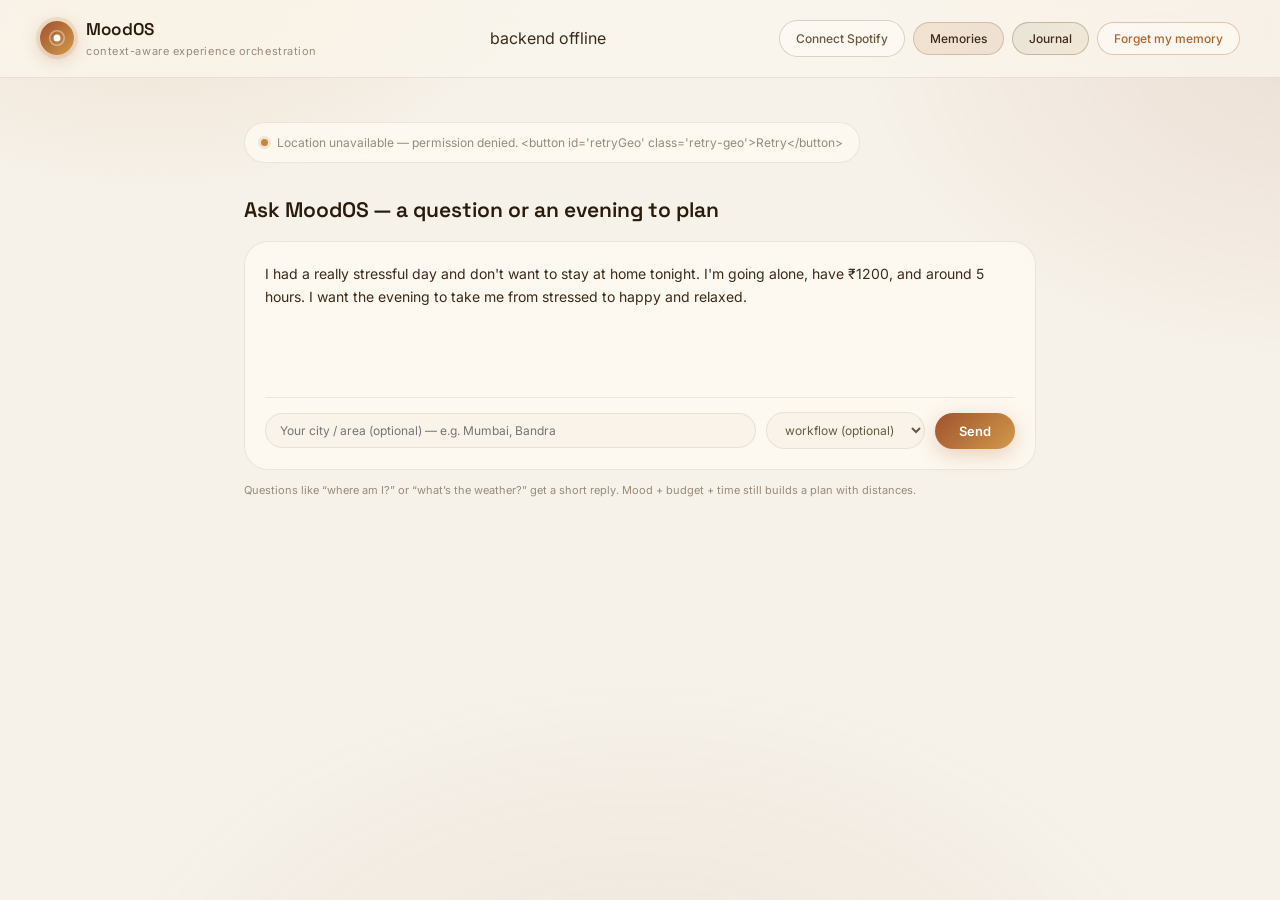
==== static/index.html @ 967b3b32 "l2" ====
<!DOCTYPE html>
<html lang="en">
<head>
<meta charset="UTF-8">
<meta name="viewport" content="width=device-width, initial-scale=1.0">
<meta name="color-scheme" content="light">
<meta name="theme-color" content="#f6f1e9">
<title>MoodOS — experience orchestration</title>
<link rel="preconnect" href="https://fonts.googleapis.com">
<link rel="preconnect" href="https://fonts.gstatic.com" crossorigin>
<link href="https://fonts.googleapis.com/css2?family=Inter:wght@400;500;600&family=Space+Grotesk:wght@400;500;600&display=swap" rel="stylesheet">
<link rel="stylesheet" href="/static/styles.css">
</head>
<body>

<nav>
  <div class="nav-brand">
    <div class="nav-logo">
      <svg viewBox="0 0 16 16"><circle cx="8" cy="8" r="3.5"/><path d="M8 1.5a6.5 6.5 0 100 13 6.5 6.5 0 000-13zm0-1.5a8 8 0 110 16A8 8 0 018 0z" opacity=".4"/></svg>
    </div>
    <div>
      <div class="nav-title">MoodOS</div>
      <div class="nav-sub">context-aware experience orchestration</div>
    </div>
  </div>
  <div class="nav-chips" id="keys">checking agents…</div>
  <div class="nav-actions">
    <a class="btn-connect" href="/spotify/login">Connect Spotify</a>
    <button class="btn-memories" id="memories-btn" type="button">Memories</button>
    <button class="btn-journal" id="journal-btn" type="button">Journal</button>
    <button class="btn-forget" id="forget" type="button">Forget my memory</button>
  </div>
</nav>

<main>

  <div class="location-bar">
    <div class="loc-dot"></div>
    <span id="here">Asking for live location…</span>
  </div>

  <div class="input-section">
    <div class="input-label">Ask MoodOS — a question or an evening to plan</div>
    <div class="input-card">
      <textarea id="msg">I had a really stressful day and don't want to stay at home tonight. I'm going alone, have ₹1200, and around 5 hours. I want the evening to take me from stressed to happy and relaxed.</textarea>
      <div class="input-footer">
        <input id="loc" class="input-field" type="text" placeholder="Your city / area (optional) — e.g. Mumbai, Bandra" autocomplete="off">
        <select id="prompt" class="select-field">
          <option value="">workflow (optional)</option>
          <option>/mood-night</option>
          <option>/stress-relief</option>
          <option>/rainy-day</option>
          <option>/date-night</option>
          <option>/study-session</option>
          <option>/weekend-plan</option>
        </select>
        <button id="go" class="btn-send" type="button">Send</button>
      </div>
    </div>
    <div class="input-hint">Questions like “where am I?” or “what’s the weather?” get a short reply. Mood + budget + time still builds a plan with distances.</div>
  </div>

  <div id="status" class="status hidden"></div>
  <div id="result" class="hidden"></div>

</main>

<!-- Memories modal -->
<div class="modal-overlay hidden" id="memories-modal">
  <div class="modal">
    <div class="modal-head">
      <div>
        <div class="modal-title">Your memories</div>
        <div class="modal-sub">What MoodOS remembers about you — editable, deletable, stored in Mem0</div>
      </div>
      <button class="modal-close" id="memories-close" type="button" aria-label="Close">×</button>
    </div>
    <div class="modal-body" id="memories-list">
      <div class="modal-empty">Loading…</div>
    </div>
    <div class="modal-foot">
      <span class="modal-hint">Memories inform your plans. Edit wording, delete anything you don't want kept.</span>
    </div>
  </div>
</div>

<!-- Journal modal -->
<div class="modal-overlay hidden" id="journal-modal">
  <div class="modal modal-wide">
    <div class="modal-head">
      <div>
        <div class="modal-title">Mood Journal</div>
        <div class="modal-sub">Practical trends from every evening MoodOS has planned</div>
      </div>
      <button class="modal-close" id="journal-close" type="button" aria-label="Close">×</button>
    </div>
    <div class="modal-body" id="journal-body">
      <div class="modal-empty">Loading…</div>
    </div>
    <div class="modal-foot">
      <span class="modal-hint" id="journal-foot-hint">Entries are written automatically each time MoodOS plans an evening.</span>
    </div>
  </div>
</div>

<script src="/static/app.js"></script>
</body>
</html>
---- static/styles.css ----
*, *::before, *::after { box-sizing: border-box; margin: 0; padding: 0; }

:root {
  --bg:          #f6f1e9;
  --surface:     rgba(255, 252, 246, 0.65);
  --surface-2:   rgba(255, 252, 246, 0.92);
  --border:      rgba(90, 63, 30, 0.10);
  --border-2:    rgba(90, 63, 30, 0.22);
  --text-h:      #2a1a0a;
  --text-b:      #3d2b1a;
  --text-s:      #6b5840;
  --text-m:      #9a8a78;
  --accent:      #c4883a;
  --violet:      #a0522d;
  --pink:        #c4883a;
  --blue:        #8a6e4e;
  --emerald:     #7a8a5e;
  --amber:       #c4883a;
  --rose:        #b4642d;
  --sky:         #c4883a;
  --gradient:    linear-gradient(135deg, #a0522d, #d29a4b);
  --gradient-soft: linear-gradient(135deg, rgba(196, 136, 58, 0.16), rgba(160, 82, 45, 0.12));
  --glass-blur:  blur(16px) saturate(150%);
  --radius-sm:   10px;
  --radius-md:   16px;
  --radius-lg:   24px;
  --font-h:      'Space Grotesk', 'Inter', system-ui, sans-serif;
  --font-b:      'Inter', system-ui, -apple-system, sans-serif;
  --easing:      cubic-bezier(0.22, 1, 0.36, 1);
}

html { scrollbar-color: var(--border-2) transparent; }

body {
  font-family: var(--font-b);
  background: var(--bg);
  color: var(--text-b);
  min-height: 100vh;
  line-height: 1.6;
  overflow-x: hidden;
  -webkit-font-smoothing: antialiased;
}

/* Warm aurora background */
body::before {
  content: '';
  position: fixed;
  inset: 0;
  z-index: -1;
  pointer-events: none;
  background:
    radial-gradient(640px 420px at 12% -8%, rgba(196, 136, 58, 0.16), transparent 62%),
    radial-gradient(720px 520px at 102% 4%, rgba(160, 82, 45, 0.11), transparent 62%),
    radial-gradient(900px 620px at 50% 118%, rgba(138, 110, 78, 0.09), transparent 62%);
}

::selection { background: rgba(196, 136, 58, 0.28); color: #2a1a0a; }

*::-webkit-scrollbar { width: 10px; height: 10px; }
*::-webkit-scrollbar-thumb { background: var(--border-2); border-radius: 20px; border: 3px solid var(--bg); }
*::-webkit-scrollbar-track { background: transparent; }

/* NAV */
nav {
  display: flex;
  align-items: center;
  justify-content: space-between;
  flex-wrap: wrap;
  gap: 10px;
  padding: 16px 40px;
  background: rgba(250, 246, 238, 0.75);
  -webkit-backdrop-filter: var(--glass-blur);
  backdrop-filter: var(--glass-blur);
  border-bottom: 1px solid var(--border);
  position: sticky;
  top: 0;
  z-index: 50;
}
.nav-brand { display: flex; align-items: center; gap: 12px; }
.nav-logo {
  width: 34px; height: 34px;
  background: var(--gradient);
  border-radius: 50%;
  display: flex; align-items: center; justify-content: center;
  flex-shrink: 0;
  box-shadow: 0 4px 18px rgba(160, 82, 45, 0.28), 0 0 0 4px rgba(196, 136, 58, 0.16);
  transition: transform 0.2s var(--easing);
}
.nav-brand:hover .nav-logo { transform: rotate(-8deg) scale(1.06); }
.nav-logo svg { width: 16px; height: 16px; fill: #fff; }
.nav-title { font-family: var(--font-h); font-size: 17px; font-weight: 600; color: var(--text-h); letter-spacing: 0.01em; }
.nav-sub { font-size: 11px; color: var(--text-m); letter-spacing: 0.05em; }
.nav-chips { display: flex; gap: 6px; align-items: center; flex-wrap: wrap; }
.chip {
  font-size: 11px; padding: 5px 12px;
  border: 1px solid var(--border);
  border-radius: 999px;
  color: var(--text-s);
  background: var(--surface);
  white-space: nowrap;
  display: inline-flex; align-items: center; gap: 6px;
  transition: border-color 0.2s, background 0.2s, color 0.2s;
}
.chip::before {
  content: '';
  width: 6px; height: 6px; border-radius: 50%;
  background: var(--text-m);
  flex-shrink: 0;
}
.chip.on {
  background: var(--surface-2);
  border-color: rgba(122, 138, 94, 0.45);
  color: var(--text-s);
}
.chip.on::before { background: var(--emerald); box-shadow: 0 0 8px rgba(122, 138, 94, 0.6); }
.nav-actions { display: flex; align-items: center; gap: 8px; }
.btn-connect {
  font-size: 12px; font-weight: 500;
  padding: 8px 16px;
  border: 1px solid var(--border-2);
  border-radius: 999px;
  background: var(--surface);
  color: var(--text-s);
  cursor: pointer;
  font-family: var(--font-b);
  text-decoration: none;
  transition: all 0.2s var(--easing);
}
.btn-connect:hover {
  background: var(--surface-2);
  border-color: var(--accent);
  box-shadow: 0 4px 16px rgba(196, 136, 58, 0.18);
  transform: translateY(-1px);
}
.btn-forget {
  font-size: 12px; font-weight: 500;
  padding: 8px 16px;
  border: 1px solid rgba(180, 100, 45, 0.35);
  border-radius: 999px;
  background: var(--surface);
  color: var(--rose);
  cursor: pointer;
  font-family: var(--font-b);
  transition: all 0.2s var(--easing);
}
.btn-forget:hover {
  background: rgba(180, 100, 45, 0.12);
  border-color: var(--rose);
  box-shadow: 0 4px 16px rgba(180, 100, 45, 0.18);
  transform: translateY(-1px);
}
.btn-forget:disabled { opacity: 0.6; cursor: default; transform: none; box-shadow: none; }

.btn-memories {
  font-size: 12px; font-weight: 500;
  padding: 8px 16px;
  border: 1px solid var(--border-2);
  border-radius: 999px;
  background: var(--gradient-soft);
  color: var(--text-b);
  cursor: pointer;
  font-family: var(--font-b);
  transition: all 0.2s var(--easing);
}
.btn-memories:hover {
  border-color: var(--accent);
  box-shadow: 0 4px 16px rgba(196, 136, 58, 0.18);
  transform: translateY(-1px);
}

.btn-journal {
  font-size: 12px; font-weight: 500;
  padding: 8px 16px;
  border: 1px solid rgba(122, 138, 94, 0.45);
  border-radius: 999px;
  background: linear-gradient(135deg, rgba(122, 138, 94, 0.14), rgba(196, 136, 58, 0.10));
  color: var(--text-b);
  cursor: pointer;
  font-family: var(--font-b);
  transition: all 0.2s var(--easing);
}
.btn-journal:hover {
  border-color: var(--emerald);
  box-shadow: 0 4px 16px rgba(122, 138, 94, 0.2);
  transform: translateY(-1px);
}

/* MEMORIES MODAL */
.modal-overlay {
  position: fixed; inset: 0; z-index: 50;
  display: flex; align-items: center; justify-content: center;
  background: rgba(42, 26, 10, 0.35);
  backdrop-filter: blur(4px);
  padding: 24px;
}
.modal {
  width: min(680px, 100%);
  max-height: min(78vh, 720px);
  display: flex; flex-direction: column;
  background: var(--surface-2);
  border: 1px solid var(--border-2);
  border-radius: var(--radius-lg);
  box-shadow: 0 24px 60px rgba(42, 26, 10, 0.25);
  overflow: hidden;
  -webkit-tap-highlight-color: transparent;
}
.modal-head {
  display: flex; align-items: flex-start; justify-content: space-between; gap: 12px;
  padding: 20px 24px 14px;
  border-bottom: 1px solid var(--border);
  background: transparent;
}
.modal-title { font-family: var(--font-h); font-size: 20px; font-weight: 600; color: var(--text-h); }
.modal-title, .modal-sub { user-select: none; -webkit-user-select: none; }
.modal-sub { font-size: 12px; color: var(--text-s); margin-top: 2px; }
.modal-close {
  border: none; background: transparent;
  font-size: 26px; line-height: 1; color: var(--text-m);
  cursor: pointer; padding: 2px 6px;
  transition: color 0.15s;
}
.modal-close:hover { color: var(--rose); }
.modal-body {
  padding: 16px 24px;
  overflow-y: auto;
  flex: 1 1 auto;
  min-height: 0;
  display: flex; flex-direction: column; gap: 10px;
}
.modal-empty { color: var(--text-m); font-size: 14px; padding: 12px 0; text-align: center; }
.modal-foot {
  padding: 12px 24px 16px;
  border-top: 1px solid var(--border);
}
.modal-hint { font-size: 12px; color: var(--text-m); }

.memory-card {
  display: flex; flex-direction: column; gap: 8px;
  padding: 12px 14px;
  background: var(--surface);
  border: 1px solid var(--border);
  border-radius: var(--radius-sm);
}
.memory-row { display: flex; align-items: flex-start; justify-content: space-between; gap: 10px; }
.memory-text {
  font-size: 14px; color: var(--text-b); line-height: 1.45;
  flex: 1; min-width: 0;
  word-break: break-word;
}
.memory-meta {
  display: flex; align-items: center; gap: 8px; flex-wrap: wrap;
  font-size: 11px; color: var(--text-m);
}
.memory-badge {
  font-size: 10px; font-weight: 600;
  letter-spacing: 0.05em; text-transform: uppercase;
  padding: 2px 8px; border-radius: 999px;
  background: var(--gradient-soft);
  color: var(--text-s);
  border: 1px solid var(--border);
}
.memory-badge.pref   { background: rgba(196, 136, 58, 0.18); color: #8a5a1e; }
.memory-badge.pattern{ background: rgba(138, 110, 78, 0.16); color: #5f4a2b; }
.memory-badge.feedback{ background: rgba(180, 100, 45, 0.16); color: #8f4218; }
.memory-badge.episodic{ background: rgba(122, 138, 94, 0.18); color: #4c5c38; }
.memory-actions { display: flex; gap: 6px; flex-shrink: 0; }
.memory-btn {
  font-size: 11px; font-weight: 500;
  padding: 4px 10px;
  border: 1px solid var(--border-2);
  border-radius: 999px;
  background: var(--surface);
  color: var(--text-s);
  cursor: pointer;
  font-family: var(--font-b);
  transition: all 0.15s var(--easing);
}
.memory-btn:hover { border-color: var(--accent); color: var(--text-h); }
.memory-btn.danger:hover { border-color: var(--rose); color: var(--rose); }
.memory-edit-input {
  width: 100%;
  font-family: var(--font-b); font-size: 14px;
  padding: 8px 10px;
  border: 1px solid var(--border-2);
  border-radius: var(--radius-sm);
  background: var(--surface-2);
  color: var(--text-b);
}
.memory-edit-input:focus { outline: none; border-color: var(--accent); }

/* MAIN LAYOUT */
main { max-width: 840px; margin: 0 auto; padding: 44px 24px 90px; }

/* LOCATION BAR */
.location-bar {
  display: flex; align-items: center; gap: 9px;
  font-size: 12px; color: var(--text-m);
  margin-bottom: 30px;
  padding: 10px 16px;
  background: var(--surface);
  -webkit-backdrop-filter: var(--glass-blur);
  backdrop-filter: var(--glass-blur);
  border: 1px solid var(--border);
  border-radius: 999px;
  width: fit-content;
  max-width: 100%;
}
.location-bar svg { width: 12px; height: 12px; flex-shrink: 0; }
.loc-dot {
  width: 7px; height: 7px; border-radius: 50%;
  background: var(--accent); flex-shrink: 0;
  box-shadow: 0 0 0 3px rgba(196, 136, 58, 0.18);
  animation: pulse-dot 2s var(--easing) infinite;
}
@keyframes pulse-dot {
  0%, 100% { box-shadow: 0 0 0 3px rgba(196, 136, 58, 0.18); }
  50% { box-shadow: 0 0 0 6px rgba(196, 136, 58, 0.06); }
}
#here { word-break: break-word; }
#here button, .retry-geo {
  background: var(--surface); border: 1px solid var(--border-2);
  color: var(--text-s); padding: 2px 10px; border-radius: 999px;
  cursor: pointer; font: inherit; font-size: 11px; margin-left: 6px;
  transition: background 0.15s, border-color 0.15s;
}
#here button:hover, .retry-geo:hover { background: var(--surface-2); border-color: var(--accent); }

/* INPUT SECTION */
.input-section { margin-bottom: 40px; }
.input-label {
  font-family: var(--font-h);
  font-size: 21px; font-weight: 600;
  color: var(--text-h);
  margin-bottom: 14px;
}
.input-card {
  background: var(--surface);
  -webkit-backdrop-filter: var(--glass-blur);
  backdrop-filter: var(--glass-blur);
  border: 1px solid var(--border);
  border-radius: var(--radius-lg);
  padding: 20px;
  transition: border-color 0.25s, box-shadow 0.25s;
}
.input-card:focus-within {
  border-color: rgba(196, 136, 58, 0.55);
  box-shadow: 0 0 0 4px rgba(196, 136, 58, 0.12), 0 12px 40px rgba(196, 136, 58, 0.10);
}
.input-card textarea {
  width: 100%; border: none; outline: none;
  background: transparent;
  font-family: var(--font-b);
  font-size: 14px; color: var(--text-b);
  line-height: 1.7; resize: none;
  min-height: 118px;
}
.input-card textarea::placeholder { color: var(--text-m); }
.input-footer {
  display: flex; align-items: center; gap: 10px;
  border-top: 1px solid var(--border);
  padding-top: 14px; margin-top: 10px;
  flex-wrap: wrap;
}
.input-field, .select-field {
  font-size: 12px; padding: 9px 14px;
  border: 1px solid var(--border);
  border-radius: 999px;
  background: rgba(248, 242, 232, 0.8);
  color: var(--text-s);
  font-family: var(--font-b);
  outline: none;
  transition: border-color 0.2s, background 0.2s;
}
.input-field { min-width: 160px; flex: 1 1 180px; }
.input-field:focus, .select-field:focus { border-color: var(--accent); }
.select-field { cursor: pointer; }
.select-field option { background: var(--bg); color: var(--text-b); }
.btn-send {
  font-size: 13px; font-weight: 600;
  padding: 10px 24px;
  border: none;
  border-radius: 999px;
  background: var(--gradient);
  color: #fff;
  font-family: var(--font-b);
  cursor: pointer;
  transition: all 0.2s var(--easing);
  margin-left: auto;
  box-shadow: 0 6px 20px rgba(180, 100, 45, 0.28);
}
.btn-send:hover {
  transform: translateY(-1px);
  box-shadow: 0 10px 28px rgba(180, 100, 45, 0.34);
  filter: brightness(1.05);
}
.btn-send:active { transform: translateY(0); }
.input-hint {
  font-size: 11px; color: var(--text-m);
  margin-top: 12px; line-height: 1.6;
}

.hidden { display: none !important; }

/* STATUS */
.status {
  margin-bottom: 24px;
  font-size: 12px; color: var(--text-s);
  padding: 10px 16px;
  background: var(--surface);
  -webkit-backdrop-filter: var(--glass-blur);
  backdrop-filter: var(--glass-blur);
  border: 1px solid var(--border);
  border-radius: var(--radius-md);
}

/* RESULT */
@keyframes rise {
  from { opacity: 0; transform: translateY(14px); }
  to   { opacity: 1; transform: translateY(0); }
}

/* Scroll-triggered fade-in: elements start hidden, .is-visible adds transition. */
.fade-scroll {
  opacity: 0;
  transform: translateY(16px);
  filter: blur(4px);
  transition:
    opacity  0.6s var(--easing),
    transform 0.6s var(--easing),
    filter   0.6s var(--easing);
  will-change: opacity, transform, filter;
}
.fade-scroll.is-visible {
  opacity: 1;
  transform: translateY(0);
  filter: blur(0);
}

@media (prefers-reduced-motion: reduce) {
  .fade-scroll {
    transition: none !important;
    opacity: 1 !important;
    transform: none !important;
    filter: none !important;
  }
}
.result-card {
  background: var(--surface);
  -webkit-backdrop-filter: var(--glass-blur);
  backdrop-filter: var(--glass-blur);
  border: 1px solid var(--border);
  border-radius: var(--radius-lg);
  padding: 26px;
}
.bundle-eyebrow {
  font-size: 11px; letter-spacing: 0.14em;
  color: var(--pink); text-transform: uppercase;
  font-weight: 600; margin-bottom: 6px;
}
.bundle-title {
  font-family: var(--font-h);
  font-size: 30px; font-weight: 600;
  color: var(--text-h);
  margin-bottom: 10px;
  letter-spacing: -0.02em;
}
.bundle-desc {
  font-size: 13px; color: var(--text-s);
  line-height: 1.7; max-width: 620px;
}
.bundle-desc p { margin-bottom: 0.5em; }
.bundle-desc p:last-child { margin-bottom: 0; }

/* META GRID */
.meta-grid {
  display: grid;
  grid-template-columns: repeat(6, 1fr);
  gap: 1px;
  background: var(--border);
  border: 1px solid var(--border);
  border-radius: var(--radius-md);
  overflow: hidden;
  margin: 26px 0 34px;
}
.meta-cell {
  background: var(--surface);
  -webkit-backdrop-filter: var(--glass-blur);
  backdrop-filter: var(--glass-blur);
  padding: 15px 16px;
  min-width: 0;
}
.meta-label { font-size: 10px; color: var(--text-m); letter-spacing: 0.1em; text-transform: uppercase; margin-bottom: 5px; }
.meta-value { font-size: 14px; color: var(--text-h); font-weight: 500; word-break: break-word; }
.meta-value.mood { color: var(--accent); }
.meta-value.desired { color: var(--violet); }
.meta-value.place { font-size: 12px; line-height: 1.45; color: var(--text-s); }

/* TIMELINE */
.timeline { position: relative; }
.timeline::before {
  content: '';
  position: absolute;
  left: 22px; top: 12px; bottom: 12px;
  width: 2px;
  background: linear-gradient(180deg, rgba(160, 82, 45, 0.35), rgba(196, 136, 58, 0.35));
  border-radius: 2px;
}

.t-item { display: flex; gap: 20px; margin-bottom: 8px; position: relative; }
.t-item:last-child { margin-bottom: 0; }

.t-node {
  flex-shrink: 0;
  width: 44px; height: 44px;
  border-radius: 50%;
  display: flex; align-items: center; justify-content: center;
  font-family: var(--font-h);
  font-size: 15px; font-weight: 600;
  position: relative; z-index: 1;
  border: 1px solid var(--border-2);
  background: var(--surface);
  -webkit-backdrop-filter: var(--glass-blur);
  backdrop-filter: var(--glass-blur);
  color: var(--text-h);
}
.t-node.activity {
  background: var(--gradient);
  color: #fff;
  border: none;
  box-shadow: 0 6px 16px rgba(180, 100, 45, 0.30), 0 0 0 5px rgba(196, 136, 58, 0.14);
}
.t-node.travel {
  background: var(--surface);
  color: var(--text-m);
  border: 1px dashed var(--border-2);
  width: 44px; height: 44px;
}

.t-body { flex: 1; padding-bottom: 28px; min-width: 0; }
.t-card {
  background: var(--surface);
  -webkit-backdrop-filter: var(--glass-blur);
  backdrop-filter: var(--glass-blur);
  border: 1px solid var(--border);
  border-radius: var(--radius-md);
  padding: 18px 20px;
  transition: border-color 0.2s var(--easing), transform 0.2s var(--easing), box-shadow 0.2s var(--easing);
}
.t-card:hover {
  border-color: var(--border-2);
  transform: translateY(-1px);
  box-shadow: 0 8px 26px rgba(90, 63, 30, 0.08);
}
.t-card.travel-card {
  background: var(--surface);
  border-style: dashed;
  padding: 12px 16px;
}
.t-card-head {
  display: flex; justify-content: space-between;
  align-items: flex-start; margin-bottom: 8px;
  gap: 10px;
}
.t-type-badge {
  font-size: 10px; letter-spacing: 0.08em; text-transform: uppercase;
  padding: 4px 10px; border-radius: 999px;
  font-weight: 600;
  flex-shrink: 0;
  white-space: nowrap;
}
.t-type-badge.walk { background: rgba(196, 136, 58, 0.16); color: #a06a20; }
.t-type-badge.cafe { background: rgba(196, 136, 58, 0.16); color: #a0422d; }
.t-type-badge.restaurant,
.t-type-badge.food { background: rgba(160, 82, 45, 0.15); color: #8a4a28; }
.t-type-badge.movie { background: rgba(107, 76, 48, 0.14); color: var(--bark-mid, #6b4c30); }
.t-type-badge.music { background: rgba(196, 72, 90, 0.13); color: #a5384e; }
.t-type-badge.streaming { background: rgba(122, 138, 94, 0.16); color: #5c6b43; }
.t-type-badge.rest { background: var(--surface-2); color: var(--text-m); }

.t-meta-row {
  display: flex; gap: 8px; flex-wrap: wrap;
  font-size: 11px; color: var(--text-m);
}
.t-meta-row span { display: flex; align-items: center; gap: 4px; }
.t-meta-row span + span::before { content: "·"; color: var(--border-2); }

.t-title {
  font-family: var(--font-h);
  font-size: 18px; font-weight: 600;
  color: var(--text-h);
  margin-bottom: 4px;
  word-break: break-word;
  letter-spacing: -0.01em;
}
.t-travel-title {
  font-size: 12px; color: var(--text-s); font-weight: 600;
  margin-bottom: 3px;
}
.t-desc { font-size: 13px; color: var(--text-s); line-height: 1.6; }
.t-desc.travel-desc { font-size: 11px; color: var(--text-m); }

.t-warning {
  font-size: 11px; color: #a06a20;
  margin-top: 10px; padding: 9px 12px;
  background: rgba(196, 136, 58, 0.10);
  border: 1px solid rgba(196, 136, 58, 0.22);
  border-radius: var(--radius-sm);
  line-height: 1.55;
}

.t-home-note {
  font-size: 12px; color: var(--text-s);
  margin-top: 10px; padding: 8px 12px;
  background: rgba(122, 138, 94, 0.10);
  border-radius: var(--radius-sm);
  border: 1px solid rgba(122, 138, 94, 0.22);
  border-left: 3px solid var(--emerald);
  line-height: 1.5;
}

/* STREAMING CARD 'why' reuse */
.why { font-size: 13px; color: var(--text-s); line-height: 1.6; margin-top: 8px; }

/* TOTAL BAR */
.total-bar {
  display: flex; justify-content: space-between; align-items: center;
  gap: 16px; flex-wrap: wrap;
  padding: 18px 22px;
  background: var(--gradient-soft);
  -webkit-backdrop-filter: var(--glass-blur);
  backdrop-filter: var(--glass-blur);
  border: 1px solid rgba(196, 136, 58, 0.28);
  border-radius: var(--radius-md);
  margin: 32px 0 28px;
  color: var(--text-h);
}
.total-label { font-size: 11px; color: var(--text-m); text-transform: uppercase; letter-spacing: 0.08em; }
.total-amount { font-family: var(--font-h); font-size: 23px; font-weight: 600; }
.total-time { text-align: right; }

/* TOOLS SECTION */
.tools-section {
  background: var(--surface);
  -webkit-backdrop-filter: var(--glass-blur);
  backdrop-filter: var(--glass-blur);
  border: 1px solid var(--border);
  border-radius: var(--radius-md);
  overflow: hidden;
  margin-bottom: 32px;
}
.tools-section summary { list-style: none; }
.tools-section summary::-webkit-details-marker { display: none; }
.tools-section[open] .tools-chevron { transform: rotate(180deg); }
.tools-header {
  display: flex; align-items: center; gap: 8px;
  padding: 15px 18px;
  border-bottom: 1px solid var(--border);
  cursor: pointer;
  user-select: none;
  transition: background 0.15s;
}
.tools-header:hover { background: var(--surface-2); }
.tools-header svg { color: var(--text-m); flex-shrink: 0; }
.tools-header-label { font-size: 12px; font-weight: 500; color: var(--text-s); }
.tools-chevron { margin-left: auto; color: var(--text-m); font-size: 13px; transition: transform 0.2s var(--easing); }
.tools-table { width: 100%; border-collapse: collapse; }
.tools-table tr { border-bottom: 1px solid var(--border); }
.tools-table tr:last-child { border-bottom: none; }
.tools-table td { padding: 11px 18px; font-size: 12px; }
.tools-table td:first-child { color: var(--text-s); font-weight: 500; white-space: nowrap; }
.tools-table td:nth-child(2) { color: var(--text-m); font-family: ui-monospace, Consolas, monospace; font-size: 11px; word-break: break-word; }
.tools-table td:last-child { color: var(--text-m); text-align: right; }
.tools-row-alt { background: rgba(237, 230, 214, 0.4); }

/* RESTAURANT / STREAMING SECTIONS */
.restaurant-section {
  margin-bottom: 32px;
  padding-top: 24px;
  border-top: 1px solid var(--border);
}
.restaurant-section h3 {
  font-family: var(--font-h);
  font-weight: 600;
  color: var(--text-h);
  margin: 0 0 16px;
  font-size: 20px;
  letter-spacing: -0.01em;
}
.restaurant-grid {
  display: grid;
  grid-template-columns: repeat(auto-fit, minmax(240px, 1fr));
  gap: 12px;
}
.restaurant-card {
  background: var(--surface);
  -webkit-backdrop-filter: var(--glass-blur);
  backdrop-filter: var(--glass-blur);
  border: 1px solid var(--border);
  border-radius: var(--radius-md);
  padding: 16px 18px;
  transition: box-shadow 0.25s var(--easing), border-color 0.25s var(--easing), transform 0.25s var(--easing);
}
.restaurant-card:hover {
  border-color: rgba(196, 136, 58, 0.55);
  box-shadow: 0 10px 30px rgba(196, 136, 58, 0.16);
  transform: translateY(-2px);
}
.restaurant-card .r-name {
  font-weight: 600;
  font-size: 14px;
  color: var(--text-h);
  margin-bottom: 8px;
  word-break: break-word;
}
.restaurant-card .r-cuisine {
  display: inline-block;
  background: rgba(160, 82, 45, 0.13);
  color: #8a4a28;
  padding: 3px 10px;
  font-size: 11px;
  border-radius: 999px;
  margin: 2px 4px 2px 0;
  letter-spacing: 0.03em;
  font-weight: 500;
}
.restaurant-card .r-dietary {
  display: inline-block;
  background: rgba(122, 138, 94, 0.13);
  color: #5c6b43;
  padding: 3px 10px;
  font-size: 11px;
  border-radius: 999px;
  margin: 2px 4px 2px 0;
  font-weight: 500;
}
.restaurant-card .r-meta {
  font-size: 11px;
  color: var(--text-m);
  margin-top: 10px;
}
.restaurant-card .r-meta span + span::before { content: " · "; }

/* ACTION BUTTONS */
.action-row { display: flex; gap: 10px; flex-wrap: wrap; margin-top: 8px; }
.btn-action {
  font-size: 12px; font-weight: 600;
  padding: 11px 20px;
  border-radius: 999px;
  cursor: pointer;
  font-family: var(--font-b);
  transition: all 0.2s var(--easing);
}
.btn-primary-action {
  background: var(--gradient);
  color: #fff;
  border: none;
  box-shadow: 0 6px 20px rgba(180, 100, 45, 0.26);
}
.btn-primary-action:hover { filter: brightness(1.05); transform: translateY(-1px); box-shadow: 0 10px 28px rgba(180, 100, 45, 0.32); }
.btn-primary-action:disabled { opacity: 0.7; cursor: default; filter: none; transform: none; }
.btn-secondary-action {
  background: var(--surface);
  color: var(--text-s);
  border: 1px solid var(--border-2);
}
.btn-secondary-action:hover { background: var(--surface-2); border-color: var(--accent); }

/* BOOK PANEL */
#book { margin-top: 14px; font-size: 13px; animation: rise 0.4s var(--easing) both; }
#book .tiny { color: var(--text-m); }
#book button {
  font-size: 12px; font-weight: 600;
  padding: 9px 18px;
  border: 1px solid var(--border-2);
  border-radius: 999px;
  background: var(--surface);
  color: var(--text-s);
  cursor: pointer;
  font-family: var(--font-b);
  transition: all 0.15s;
}
#book button:hover { background: var(--surface-2); border-color: var(--accent); }
#book button:disabled { opacity: 0.55; cursor: default; background: var(--surface); }
#book a { color: var(--accent); }

/* PLAYLIST PANEL */
.pl-list { margin: 12px 0 6px; border-top: 1px solid var(--border); }
.pl-track {
  display: flex; align-items: baseline; gap: 10px;
  padding: 8px 2px; border-bottom: 1px solid var(--border);
  font-size: 13px;
}
.pl-idx { color: var(--text-m); font-size: 11px; width: 16px; flex-shrink: 0; }
.pl-title { color: var(--text-b); flex: 1; }
.pl-dur { color: var(--text-m); font-size: 11px; margin-left: auto; white-space: nowrap; }
.pl-summary {
  display: flex; justify-content: space-between;
  margin: 8px 0 12px; padding-top: 8px;
  border-top: 1px solid var(--border);
  font-size: 11px; color: var(--text-m);
}
#plrefresh { margin-right: 6px; }
.tiny { font-size: 12px; color: var(--text-m); }
a.tiny { color: var(--accent); text-decoration: none; }
a.tiny:hover { text-decoration: underline; }
code { font-family: ui-monospace, Consolas, monospace; font-size: 0.82rem; }

/* JOURNAL MODAL */
.modal-wide { width: min(780px, 100%); }
.journal-section { display: grid; gap: 14px; }
.journal-empty {
  padding: 34px 20px;
  text-align: center;
  background: var(--surface);
  border: 1px dashed var(--border-2);
  border-radius: var(--radius-md);
}
.journal-empty-title {
  font-family: var(--font-h);
  font-size: 17px; font-weight: 600; color: var(--text-h);
  margin-bottom: 6px;
}
.journal-empty-sub { font-size: 13px; color: var(--text-s); line-height: 1.6; max-width: 420px; margin: 0 auto; }

/* insight card */
.insight-card {
  display: flex; align-items: center; gap: 14px;
  padding: 14px 18px;
  background: var(--gradient-soft);
  border: 1px solid rgba(196, 136, 58, 0.3);
  border-radius: var(--radius-md);
  position: relative;
  overflow: hidden;
}
.insight-card::before {
  content: '';
  position: absolute;
  left: 0; top: 0; bottom: 0;
  width: 4px;
  background: var(--gradient);
}
.insight-mark {
  flex-shrink: 0;
  width: 32px; height: 32px;
  border-radius: 50%;
  background: var(--gradient);
  display: flex; align-items: center; justify-content: center;
  color: #fff;
}
.insight-mark svg { width: 16px; height: 16px; }
.insight-text { flex: 1; font-size: 14px; color: var(--text-b); line-height: 1.5; }
.insight-count {
  flex-shrink: 0;
  font-size: 11px; color: var(--text-m);
  white-space: nowrap;
}
.insight-chip {
  display: inline-block;
  font-size: 10px; letter-spacing: 0.06em; text-transform: uppercase;
  color: var(--rose);
  background: rgba(180, 100, 45, 0.1);
  border-radius: 999px;
  padding: 3px 10px;
  margin-bottom: 6px;
}
.insight-chip.up { color: var(--emerald); background: rgba(122, 138, 94, 0.12); }

/* two-column chart area */
.chart-grid {
  display: grid;
  grid-template-columns: 1.4fr 1fr;
  gap: 14px;
}
.chart-card {
  background: var(--surface);
  border: 1px solid var(--border);
  border-radius: var(--radius-md);
  padding: 16px 18px;
  min-width: 0;
}
.chart-title { font-family: var(--font-h); font-size: 14px; font-weight: 600; color: var(--text-h); }
.chart-sub { font-size: 11px; color: var(--text-m); margin: 2px 0 12px; }

/* line chart (SVG) */
.lchart { width: 100%; height: auto; display: block; }
.lchart .l-grid { stroke: var(--border); stroke-dasharray: 3 4; }
.lchart .l-zero { stroke: var(--border-2); stroke-dasharray: 5 5; }
.lchart .l-label { fill: var(--text-m); font-family: var(--font-b); font-size: 10px; }
.lchart .l-week { fill: var(--text-s); font-family: var(--font-b); font-size: 10px; font-weight: 500; }
.lchart .l-dot { fill: var(--accent); stroke: #fff; stroke-width: 1.5; }
.lchart .l-line { fill: none; stroke: var(--accent); stroke-width: 2; stroke-linecap: round; stroke-linejoin: round; }
.lchart .l-line.l-dash { stroke-dasharray: 4 5; opacity: 0.5; }
.lchart .l-note { fill: var(--text-m); font-family: var(--font-b); font-size: 10px; font-style: italic; }

/* weather panel */
.wx-row {
  display: flex; align-items: center; gap: 10px;
  margin-bottom: 10px;
}
.wx-label { font-size: 12px; color: var(--text-s); width: 52px; flex-shrink: 0; }
.wx-track {
  flex: 1;
  position: relative;
  height: 18px;
  background: linear-gradient(90deg, rgba(180,100,45,0.16), rgba(196,136,58,0.16) 50%, rgba(122,138,94,0.18));
  border-radius: 999px;
  overflow: hidden;
}
.wx-fill {
  position: absolute;
  top: 3px; bottom: 3px;
  border-radius: 999px;
  transition: left 0.4s var(--easing), width 0.4s var(--easing);
}
.wx-fill.pos { background: linear-gradient(90deg, rgba(196,136,58,0.8), rgba(122,138,94,0.85)); }
.wx-fill.neg { background: linear-gradient(90deg, rgba(180,100,45,0.85), rgba(196,136,58,0.8)); }
.wx-track::after {
  content: '';
  position: absolute;
  left: 50%; top: 0; bottom: 0;
  width: 1px;
  background: var(--border-2);
}
.wx-val { font-size: 12px; font-weight: 600; color: var(--text-h); width: 42px; text-align: right; flex-shrink: 0; }
.wx-n { font-size: 11px; color: var(--text-m); width: 34px; flex-shrink: 0; }
.wx-legend { display: flex; justify-content: space-between; font-size: 10px; color: var(--text-m); }
.wx-temp { margin-top: 12px; border-top: 1px solid var(--border); padding-top: 10px; }
.wx-temp-row { display: flex; justify-content: space-between; font-size: 11px; color: var(--text-s); padding: 2px 0; }
.wx-temp-row b { color: var(--text-b); font-weight: 600; }

/* calendar heatmap */
.hm-title-row { display: flex; align-items: baseline; justify-content: space-between; gap: 10px; flex-wrap: wrap; }
.hm-scroll { overflow-x: auto; padding-bottom: 4px; }
.hm-grid {
  display: grid;
  grid-template-columns: 34px repeat(auto-fit, minmax(13px, 1fr));
  gap: 3px;
  align-items: end;
  min-width: 620px;
  width: 100%;
}
.hm-months {
  grid-column: 1 / -1;
  display: grid;
  grid-template-columns: 34px repeat(auto-fit, minmax(13px, 1fr));
  gap: 3px;
  font-size: 9px; color: var(--text-m);
  text-transform: uppercase; letter-spacing: 0.04em;
  margin-bottom: 2px;
}
.hm-month-label { text-align: left; }
.hm-day-label {
  font-size: 9px; color: var(--text-m);
  height: 14px; line-height: 14px; text-align: right; padding-right: 2px;
}
.hm-cell {
  width: 100%;
  aspect-ratio: 1;
  border-radius: 4px;
  background: rgba(90, 63, 30, 0.05);
  border: 1px solid transparent;
  cursor: default;
  transition: transform 0.12s var(--easing);
}
.hm-cell:hover { transform: scale(1.35); box-shadow: 0 2px 8px rgba(42, 26, 10, 0.25); position: relative; z-index: 2; }
.hm-legend {
  display: flex; align-items: center; justify-content: flex-end; gap: 6px;
  margin-top: 10px;
  font-size: 10px; color: var(--text-m);
}
.hm-legend .hm-cell { width: 13px; height: 13px; }
.hm-cell.hm-dim { opacity: 0.55; }

/* journal reaction strip */
.jr-list { display: grid; gap: 4px; }
.jr-row {
  display: flex;
  align-items: center;
  gap: 14px;
  padding: 9px 12px;
  border-radius: var(--radius-sm);
  transition: background 0.18s var(--easing), opacity 0.18s var(--easing);
}
.jr-row:hover { background: rgba(196, 136, 58, 0.06); }
.jr-row.jr-pending { opacity: 0.55; pointer-events: none; }
.jr-meta {
  display: flex;
  flex-direction: column;
  gap: 1px;
  width: 58px;
  flex-shrink: 0;
}
.jr-date { font-size: 12px; font-weight: 600; color: var(--text-h); }
.jr-bucket {
  font-size: 9px; letter-spacing: 0.08em; text-transform: uppercase;
  color: var(--text-m);
}
.jr-line {
  flex: 1;
  min-width: 0;
  font-size: 13px; color: var(--text-b);
  overflow: hidden; text-overflow: ellipsis; white-space: nowrap;
}
.jr-actions {
  display: flex;
  gap: 6px;
  flex-shrink: 0;
}
.jr-btn {
  appearance: none;
  border: 1px solid var(--border-2);
  background: var(--surface-2);
  border-radius: 999px;
  width: 32px; height: 32px;
  display: inline-flex; align-items: center; justify-content: center;
  cursor: pointer;
  font-size: 15px; line-height: 1;
  padding: 0;
  transition: transform 0.12s var(--easing), background 0.18s var(--easing),
              border-color 0.18s var(--easing), filter 0.18s var(--easing);
}
.jr-btn .jr-emoji { display: block; }
.jr-btn .jr-visr {
  position: absolute; width: 1px; height: 1px;
  clip: rect(0 0 0 0); overflow: hidden;
}
.jr-btn:hover:not(:disabled) {
  transform: translateY(-2px) scale(1.06);
  border-color: rgba(196, 136, 58, 0.6);
  background: rgba(196, 136, 58, 0.14);
}
.jr-btn:active:not(:disabled) { transform: scale(0.94); }
.jr-btn.on {
  border-color: var(--emerald);
  background: rgba(122, 138, 94, 0.16);
  box-shadow: 0 0 0 1px rgba(122, 138, 94, 0.35);
  cursor: default;
}
.jr-btn.off {
  filter: grayscale(1);
  opacity: 0.38;
  cursor: default;
}
.jr-btn.off:hover:not(:disabled) { transform: none; background: var(--surface-2); }
.jr-row.jr-rated .jr-line { color: var(--text-s); }

/* RESPONSIVE */
@media (max-width: 900px) {
  .meta-grid { grid-template-columns: repeat(3, 1fr); }
}

@media (max-width: 700px) {
  nav { padding: 14px 18px; }
  main { padding: 28px 16px 64px; }
  .location-bar { margin-bottom: 22px; }
  .input-card { padding: 16px; }
  .input-label { font-size: 18px; }
  .btn-send { margin-left: 0; width: 100%; }
  .bundle-title { font-size: 24px; }
  .meta-grid { grid-template-columns: repeat(2, 1fr); }
  .timeline::before { left: 17px; }
  .t-item { gap: 14px; }
  .t-node, .t-node.travel { width: 36px; height: 36px; font-size: 13px; }
  .t-card { padding: 14px 16px; }
  .t-card-head { flex-direction: column; }
  .t-body { padding-bottom: 22px; }
  .total-bar { flex-direction: column; align-items: flex-start; }
  .total-time { text-align: left; }
  .tools-table td { padding: 9px 14px; font-size: 11px; }
  .tools-table td:first-child { width: auto; }
  .chart-grid { grid-template-columns: 1fr; }
  .modal { width: 100%; }
  .jr-row { flex-wrap: wrap; gap: 8px; }
  .jr-meta { width: auto; flex-direction: row; gap: 8px; align-items: baseline; }
  .jr-line { flex: 1 1 100%; order: 3; white-space: normal; }
  .jr-actions { order: 2; }
}

@media (max-width: 460px) {
  .meta-grid { grid-template-columns: repeat(2, 1fr); }
  .nav-sub { display: none; }
  .tools-table { display: block; overflow-x: auto; white-space: nowrap; }
  .action-row .btn-action { flex: 1 1 100%; }
}
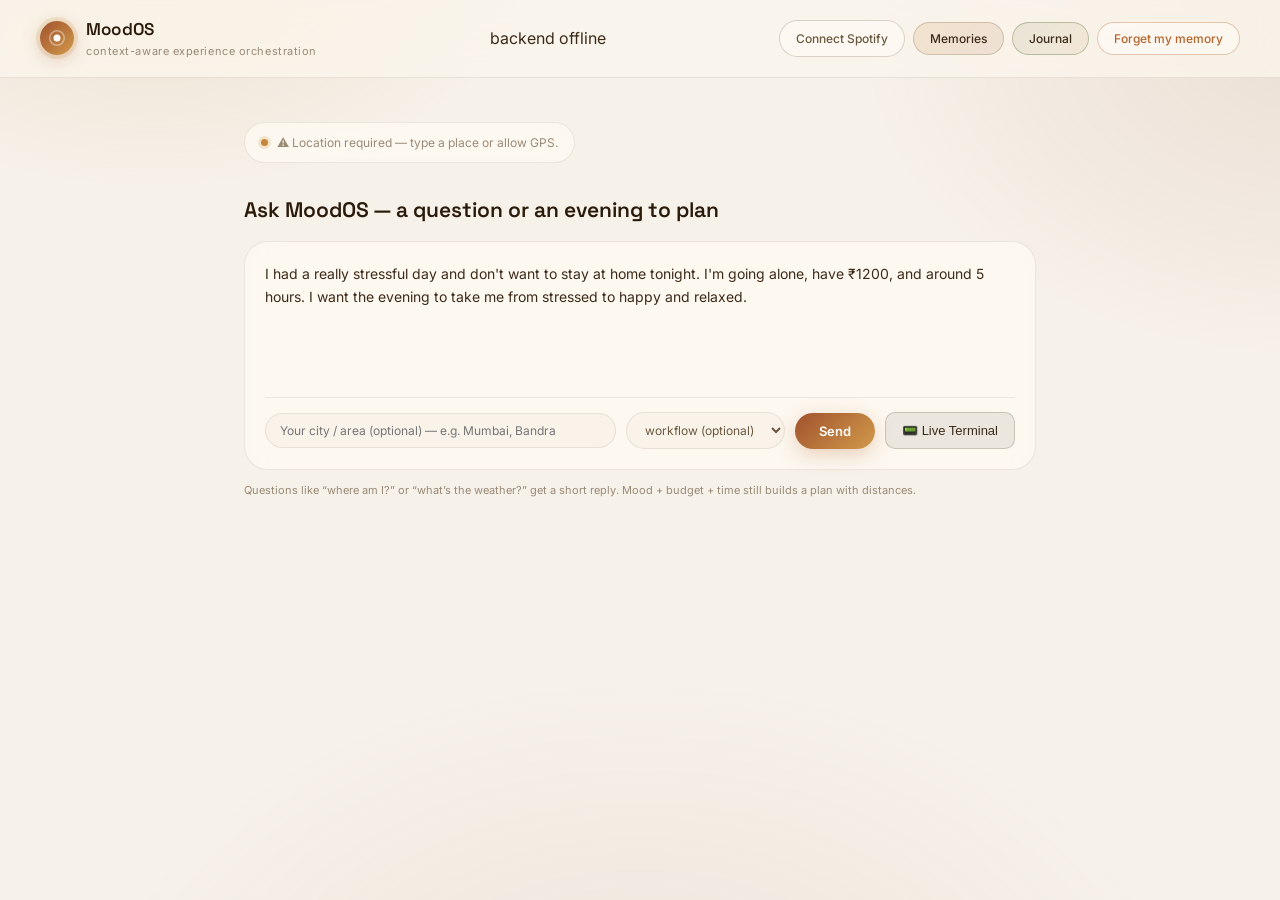
==== commit edf7abeb: "Weather MCP, terminal stream, G2 normalize boundary; drop logs from tracking" ====
--- a/static/index.html
+++ b/static/index.html
@@ -55,7 +55,20 @@
           <option>/weekend-plan</option>
         </select>
         <button id="go" class="btn-send" type="button">Send</button>
+        <button id="toggle-terminal" class="btn-terminal" type="button" title="View live MCP communication terminal">📟 Live Terminal</button>
       </div>
+    </div>
+    <div id="terminal-card" class="terminal-card hidden">
+      <div class="terminal-bar">
+        <div class="terminal-dots">
+          <span class="dot red"></span>
+          <span class="dot yellow"></span>
+          <span class="dot green"></span>
+        </div>
+        <span class="terminal-title">LIVE MCP COMMUNICATION: Client ↔ Orchestrator ↔ MCP Tools</span>
+        <button id="terminal-clear" class="terminal-clear" type="button">Clear</button>
+      </div>
+      <div id="terminal-screen" class="terminal-screen"></div>
     </div>
     <div class="input-hint">Questions like “where am I?” or “what’s the weather?” get a short reply. Mood + budget + time still builds a plan with distances.</div>
   </div>
@@ -72,6 +85,12 @@
       <div>
         <div class="modal-title">Your memories</div>
         <div class="modal-sub">What MoodOS remembers about you — editable, deletable, stored in Mem0</div>
+        <button id="clear-all-memories" 
+                style="color: #c0392b; border: 1px solid #c0392b; 
+                       background: transparent; padding: 4px 12px; 
+                       border-radius: 20px; cursor: pointer; font-size: 13px;">
+          Clear all
+        </button>
       </div>
       <button class="modal-close" id="memories-close" type="button" aria-label="Close">×</button>
     </div>
--- a/static/styles.css
+++ b/static/styles.css
@@ -1,1084 +1,1216 @@
-*, *::before, *::after { box-sizing: border-box; margin: 0; padding: 0; }
-
-:root {
-  --bg:          #f6f1e9;
-  --surface:     rgba(255, 252, 246, 0.65);
-  --surface-2:   rgba(255, 252, 246, 0.92);
-  --border:      rgba(90, 63, 30, 0.10);
-  --border-2:    rgba(90, 63, 30, 0.22);
-  --text-h:      #2a1a0a;
-  --text-b:      #3d2b1a;
-  --text-s:      #6b5840;
-  --text-m:      #9a8a78;
-  --accent:      #c4883a;
-  --violet:      #a0522d;
-  --pink:        #c4883a;
-  --blue:        #8a6e4e;
-  --emerald:     #7a8a5e;
-  --amber:       #c4883a;
-  --rose:        #b4642d;
-  --sky:         #c4883a;
-  --gradient:    linear-gradient(135deg, #a0522d, #d29a4b);
-  --gradient-soft: linear-gradient(135deg, rgba(196, 136, 58, 0.16), rgba(160, 82, 45, 0.12));
-  --glass-blur:  blur(16px) saturate(150%);
-  --radius-sm:   10px;
-  --radius-md:   16px;
-  --radius-lg:   24px;
-  --font-h:      'Space Grotesk', 'Inter', system-ui, sans-serif;
-  --font-b:      'Inter', system-ui, -apple-system, sans-serif;
-  --easing:      cubic-bezier(0.22, 1, 0.36, 1);
-}
-
-html { scrollbar-color: var(--border-2) transparent; }
-
-body {
-  font-family: var(--font-b);
-  background: var(--bg);
-  color: var(--text-b);
-  min-height: 100vh;
-  line-height: 1.6;
-  overflow-x: hidden;
-  -webkit-font-smoothing: antialiased;
-}
-
-/* Warm aurora background */
-body::before {
-  content: '';
-  position: fixed;
-  inset: 0;
-  z-index: -1;
-  pointer-events: none;
-  background:
-    radial-gradient(640px 420px at 12% -8%, rgba(196, 136, 58, 0.16), transparent 62%),
-    radial-gradient(720px 520px at 102% 4%, rgba(160, 82, 45, 0.11), transparent 62%),
-    radial-gradient(900px 620px at 50% 118%, rgba(138, 110, 78, 0.09), transparent 62%);
-}
-
-::selection { background: rgba(196, 136, 58, 0.28); color: #2a1a0a; }
-
-*::-webkit-scrollbar { width: 10px; height: 10px; }
-*::-webkit-scrollbar-thumb { background: var(--border-2); border-radius: 20px; border: 3px solid var(--bg); }
-*::-webkit-scrollbar-track { background: transparent; }
-
-/* NAV */
-nav {
-  display: flex;
-  align-items: center;
-  justify-content: space-between;
-  flex-wrap: wrap;
-  gap: 10px;
-  padding: 16px 40px;
-  background: rgba(250, 246, 238, 0.75);
-  -webkit-backdrop-filter: var(--glass-blur);
-  backdrop-filter: var(--glass-blur);
-  border-bottom: 1px solid var(--border);
-  position: sticky;
-  top: 0;
-  z-index: 50;
-}
-.nav-brand { display: flex; align-items: center; gap: 12px; }
-.nav-logo {
-  width: 34px; height: 34px;
-  background: var(--gradient);
-  border-radius: 50%;
-  display: flex; align-items: center; justify-content: center;
-  flex-shrink: 0;
-  box-shadow: 0 4px 18px rgba(160, 82, 45, 0.28), 0 0 0 4px rgba(196, 136, 58, 0.16);
-  transition: transform 0.2s var(--easing);
-}
-.nav-brand:hover .nav-logo { transform: rotate(-8deg) scale(1.06); }
-.nav-logo svg { width: 16px; height: 16px; fill: #fff; }
-.nav-title { font-family: var(--font-h); font-size: 17px; font-weight: 600; color: var(--text-h); letter-spacing: 0.01em; }
-.nav-sub { font-size: 11px; color: var(--text-m); letter-spacing: 0.05em; }
-.nav-chips { display: flex; gap: 6px; align-items: center; flex-wrap: wrap; }
-.chip {
-  font-size: 11px; padding: 5px 12px;
-  border: 1px solid var(--border);
-  border-radius: 999px;
-  color: var(--text-s);
-  background: var(--surface);
-  white-space: nowrap;
-  display: inline-flex; align-items: center; gap: 6px;
-  transition: border-color 0.2s, background 0.2s, color 0.2s;
-}
-.chip::before {
-  content: '';
-  width: 6px; height: 6px; border-radius: 50%;
-  background: var(--text-m);
-  flex-shrink: 0;
-}
-.chip.on {
-  background: var(--surface-2);
-  border-color: rgba(122, 138, 94, 0.45);
-  color: var(--text-s);
-}
-.chip.on::before { background: var(--emerald); box-shadow: 0 0 8px rgba(122, 138, 94, 0.6); }
-.nav-actions { display: flex; align-items: center; gap: 8px; }
-.btn-connect {
-  font-size: 12px; font-weight: 500;
-  padding: 8px 16px;
-  border: 1px solid var(--border-2);
-  border-radius: 999px;
-  background: var(--surface);
-  color: var(--text-s);
-  cursor: pointer;
-  font-family: var(--font-b);
-  text-decoration: none;
-  transition: all 0.2s var(--easing);
-}
-.btn-connect:hover {
-  background: var(--surface-2);
-  border-color: var(--accent);
-  box-shadow: 0 4px 16px rgba(196, 136, 58, 0.18);
-  transform: translateY(-1px);
-}
-.btn-forget {
-  font-size: 12px; font-weight: 500;
-  padding: 8px 16px;
-  border: 1px solid rgba(180, 100, 45, 0.35);
-  border-radius: 999px;
-  background: var(--surface);
-  color: var(--rose);
-  cursor: pointer;
-  font-family: var(--font-b);
-  transition: all 0.2s var(--easing);
-}
-.btn-forget:hover {
-  background: rgba(180, 100, 45, 0.12);
-  border-color: var(--rose);
-  box-shadow: 0 4px 16px rgba(180, 100, 45, 0.18);
-  transform: translateY(-1px);
-}
-.btn-forget:disabled { opacity: 0.6; cursor: default; transform: none; box-shadow: none; }
-
-.btn-memories {
-  font-size: 12px; font-weight: 500;
-  padding: 8px 16px;
-  border: 1px solid var(--border-2);
-  border-radius: 999px;
-  background: var(--gradient-soft);
-  color: var(--text-b);
-  cursor: pointer;
-  font-family: var(--font-b);
-  transition: all 0.2s var(--easing);
-}
-.btn-memories:hover {
-  border-color: var(--accent);
-  box-shadow: 0 4px 16px rgba(196, 136, 58, 0.18);
-  transform: translateY(-1px);
-}
-
-.btn-journal {
-  font-size: 12px; font-weight: 500;
-  padding: 8px 16px;
-  border: 1px solid rgba(122, 138, 94, 0.45);
-  border-radius: 999px;
-  background: linear-gradient(135deg, rgba(122, 138, 94, 0.14), rgba(196, 136, 58, 0.10));
-  color: var(--text-b);
-  cursor: pointer;
-  font-family: var(--font-b);
-  transition: all 0.2s var(--easing);
-}
-.btn-journal:hover {
-  border-color: var(--emerald);
-  box-shadow: 0 4px 16px rgba(122, 138, 94, 0.2);
-  transform: translateY(-1px);
-}
-
-/* MEMORIES MODAL */
-.modal-overlay {
-  position: fixed; inset: 0; z-index: 50;
-  display: flex; align-items: center; justify-content: center;
-  background: rgba(42, 26, 10, 0.35);
-  backdrop-filter: blur(4px);
-  padding: 24px;
-}
-.modal {
-  width: min(680px, 100%);
-  max-height: min(78vh, 720px);
-  display: flex; flex-direction: column;
-  background: var(--surface-2);
-  border: 1px solid var(--border-2);
-  border-radius: var(--radius-lg);
-  box-shadow: 0 24px 60px rgba(42, 26, 10, 0.25);
-  overflow: hidden;
-  -webkit-tap-highlight-color: transparent;
-}
-.modal-head {
-  display: flex; align-items: flex-start; justify-content: space-between; gap: 12px;
-  padding: 20px 24px 14px;
-  border-bottom: 1px solid var(--border);
-  background: transparent;
-}
-.modal-title { font-family: var(--font-h); font-size: 20px; font-weight: 600; color: var(--text-h); }
-.modal-title, .modal-sub { user-select: none; -webkit-user-select: none; }
-.modal-sub { font-size: 12px; color: var(--text-s); margin-top: 2px; }
-.modal-close {
-  border: none; background: transparent;
-  font-size: 26px; line-height: 1; color: var(--text-m);
-  cursor: pointer; padding: 2px 6px;
-  transition: color 0.15s;
-}
-.modal-close:hover { color: var(--rose); }
-.modal-body {
-  padding: 16px 24px;
-  overflow-y: auto;
-  flex: 1 1 auto;
-  min-height: 0;
-  display: flex; flex-direction: column; gap: 10px;
-}
-.modal-empty { color: var(--text-m); font-size: 14px; padding: 12px 0; text-align: center; }
-.modal-foot {
-  padding: 12px 24px 16px;
-  border-top: 1px solid var(--border);
-}
-.modal-hint { font-size: 12px; color: var(--text-m); }
-
-.memory-card {
-  display: flex; flex-direction: column; gap: 8px;
-  padding: 12px 14px;
-  background: var(--surface);
-  border: 1px solid var(--border);
-  border-radius: var(--radius-sm);
-}
-.memory-row { display: flex; align-items: flex-start; justify-content: space-between; gap: 10px; }
-.memory-text {
-  font-size: 14px; color: var(--text-b); line-height: 1.45;
-  flex: 1; min-width: 0;
-  word-break: break-word;
-}
-.memory-meta {
-  display: flex; align-items: center; gap: 8px; flex-wrap: wrap;
-  font-size: 11px; color: var(--text-m);
-}
-.memory-badge {
-  font-size: 10px; font-weight: 600;
-  letter-spacing: 0.05em; text-transform: uppercase;
-  padding: 2px 8px; border-radius: 999px;
-  background: var(--gradient-soft);
-  color: var(--text-s);
-  border: 1px solid var(--border);
-}
-.memory-badge.pref   { background: rgba(196, 136, 58, 0.18); color: #8a5a1e; }
-.memory-badge.pattern{ background: rgba(138, 110, 78, 0.16); color: #5f4a2b; }
-.memory-badge.feedback{ background: rgba(180, 100, 45, 0.16); color: #8f4218; }
-.memory-badge.episodic{ background: rgba(122, 138, 94, 0.18); color: #4c5c38; }
-.memory-actions { display: flex; gap: 6px; flex-shrink: 0; }
-.memory-btn {
-  font-size: 11px; font-weight: 500;
-  padding: 4px 10px;
-  border: 1px solid var(--border-2);
-  border-radius: 999px;
-  background: var(--surface);
-  color: var(--text-s);
-  cursor: pointer;
-  font-family: var(--font-b);
-  transition: all 0.15s var(--easing);
-}
-.memory-btn:hover { border-color: var(--accent); color: var(--text-h); }
-.memory-btn.danger:hover { border-color: var(--rose); color: var(--rose); }
-.memory-edit-input {
-  width: 100%;
-  font-family: var(--font-b); font-size: 14px;
-  padding: 8px 10px;
-  border: 1px solid var(--border-2);
-  border-radius: var(--radius-sm);
-  background: var(--surface-2);
-  color: var(--text-b);
-}
-.memory-edit-input:focus { outline: none; border-color: var(--accent); }
-
-/* MAIN LAYOUT */
-main { max-width: 840px; margin: 0 auto; padding: 44px 24px 90px; }
-
-/* LOCATION BAR */
-.location-bar {
-  display: flex; align-items: center; gap: 9px;
-  font-size: 12px; color: var(--text-m);
-  margin-bottom: 30px;
-  padding: 10px 16px;
-  background: var(--surface);
-  -webkit-backdrop-filter: var(--glass-blur);
-  backdrop-filter: var(--glass-blur);
-  border: 1px solid var(--border);
-  border-radius: 999px;
-  width: fit-content;
-  max-width: 100%;
-}
-.location-bar svg { width: 12px; height: 12px; flex-shrink: 0; }
-.loc-dot {
-  width: 7px; height: 7px; border-radius: 50%;
-  background: var(--accent); flex-shrink: 0;
-  box-shadow: 0 0 0 3px rgba(196, 136, 58, 0.18);
-  animation: pulse-dot 2s var(--easing) infinite;
-}
-@keyframes pulse-dot {
-  0%, 100% { box-shadow: 0 0 0 3px rgba(196, 136, 58, 0.18); }
-  50% { box-shadow: 0 0 0 6px rgba(196, 136, 58, 0.06); }
-}
-#here { word-break: break-word; }
-#here button, .retry-geo {
-  background: var(--surface); border: 1px solid var(--border-2);
-  color: var(--text-s); padding: 2px 10px; border-radius: 999px;
-  cursor: pointer; font: inherit; font-size: 11px; margin-left: 6px;
-  transition: background 0.15s, border-color 0.15s;
-}
-#here button:hover, .retry-geo:hover { background: var(--surface-2); border-color: var(--accent); }
-
-/* INPUT SECTION */
-.input-section { margin-bottom: 40px; }
-.input-label {
-  font-family: var(--font-h);
-  font-size: 21px; font-weight: 600;
-  color: var(--text-h);
-  margin-bottom: 14px;
-}
-.input-card {
-  background: var(--surface);
-  -webkit-backdrop-filter: var(--glass-blur);
-  backdrop-filter: var(--glass-blur);
-  border: 1px solid var(--border);
-  border-radius: var(--radius-lg);
-  padding: 20px;
-  transition: border-color 0.25s, box-shadow 0.25s;
-}
-.input-card:focus-within {
-  border-color: rgba(196, 136, 58, 0.55);
-  box-shadow: 0 0 0 4px rgba(196, 136, 58, 0.12), 0 12px 40px rgba(196, 136, 58, 0.10);
-}
-.input-card textarea {
-  width: 100%; border: none; outline: none;
-  background: transparent;
-  font-family: var(--font-b);
-  font-size: 14px; color: var(--text-b);
-  line-height: 1.7; resize: none;
-  min-height: 118px;
-}
-.input-card textarea::placeholder { color: var(--text-m); }
-.input-footer {
-  display: flex; align-items: center; gap: 10px;
-  border-top: 1px solid var(--border);
-  padding-top: 14px; margin-top: 10px;
-  flex-wrap: wrap;
-}
-.input-field, .select-field {
-  font-size: 12px; padding: 9px 14px;
-  border: 1px solid var(--border);
-  border-radius: 999px;
-  background: rgba(248, 242, 232, 0.8);
-  color: var(--text-s);
-  font-family: var(--font-b);
-  outline: none;
-  transition: border-color 0.2s, background 0.2s;
-}
-.input-field { min-width: 160px; flex: 1 1 180px; }
-.input-field:focus, .select-field:focus { border-color: var(--accent); }
-.select-field { cursor: pointer; }
-.select-field option { background: var(--bg); color: var(--text-b); }
-.btn-send {
-  font-size: 13px; font-weight: 600;
-  padding: 10px 24px;
-  border: none;
-  border-radius: 999px;
-  background: var(--gradient);
-  color: #fff;
-  font-family: var(--font-b);
-  cursor: pointer;
-  transition: all 0.2s var(--easing);
-  margin-left: auto;
-  box-shadow: 0 6px 20px rgba(180, 100, 45, 0.28);
-}
-.btn-send:hover {
-  transform: translateY(-1px);
-  box-shadow: 0 10px 28px rgba(180, 100, 45, 0.34);
-  filter: brightness(1.05);
-}
-.btn-send:active { transform: translateY(0); }
-.input-hint {
-  font-size: 11px; color: var(--text-m);
-  margin-top: 12px; line-height: 1.6;
-}
-
-.hidden { display: none !important; }
-
-/* STATUS */
-.status {
-  margin-bottom: 24px;
-  font-size: 12px; color: var(--text-s);
-  padding: 10px 16px;
-  background: var(--surface);
-  -webkit-backdrop-filter: var(--glass-blur);
-  backdrop-filter: var(--glass-blur);
-  border: 1px solid var(--border);
-  border-radius: var(--radius-md);
-}
-
-/* RESULT */
-@keyframes rise {
-  from { opacity: 0; transform: translateY(14px); }
-  to   { opacity: 1; transform: translateY(0); }
-}
-
-/* Scroll-triggered fade-in: elements start hidden, .is-visible adds transition. */
-.fade-scroll {
-  opacity: 0;
-  transform: translateY(16px);
-  filter: blur(4px);
-  transition:
-    opacity  0.6s var(--easing),
-    transform 0.6s var(--easing),
-    filter   0.6s var(--easing);
-  will-change: opacity, transform, filter;
-}
-.fade-scroll.is-visible {
-  opacity: 1;
-  transform: translateY(0);
-  filter: blur(0);
-}
-
-@media (prefers-reduced-motion: reduce) {
-  .fade-scroll {
-    transition: none !important;
-    opacity: 1 !important;
-    transform: none !important;
-    filter: none !important;
-  }
-}
-.result-card {
-  background: var(--surface);
-  -webkit-backdrop-filter: var(--glass-blur);
-  backdrop-filter: var(--glass-blur);
-  border: 1px solid var(--border);
-  border-radius: var(--radius-lg);
-  padding: 26px;
-}
-.bundle-eyebrow {
-  font-size: 11px; letter-spacing: 0.14em;
-  color: var(--pink); text-transform: uppercase;
-  font-weight: 600; margin-bottom: 6px;
-}
-.bundle-title {
-  font-family: var(--font-h);
-  font-size: 30px; font-weight: 600;
-  color: var(--text-h);
-  margin-bottom: 10px;
-  letter-spacing: -0.02em;
-}
-.bundle-desc {
-  font-size: 13px; color: var(--text-s);
-  line-height: 1.7; max-width: 620px;
-}
-.bundle-desc p { margin-bottom: 0.5em; }
-.bundle-desc p:last-child { margin-bottom: 0; }
-
-/* META GRID */
-.meta-grid {
-  display: grid;
-  grid-template-columns: repeat(6, 1fr);
-  gap: 1px;
-  background: var(--border);
-  border: 1px solid var(--border);
-  border-radius: var(--radius-md);
-  overflow: hidden;
-  margin: 26px 0 34px;
-}
-.meta-cell {
-  background: var(--surface);
-  -webkit-backdrop-filter: var(--glass-blur);
-  backdrop-filter: var(--glass-blur);
-  padding: 15px 16px;
-  min-width: 0;
-}
-.meta-label { font-size: 10px; color: var(--text-m); letter-spacing: 0.1em; text-transform: uppercase; margin-bottom: 5px; }
-.meta-value { font-size: 14px; color: var(--text-h); font-weight: 500; word-break: break-word; }
-.meta-value.mood { color: var(--accent); }
-.meta-value.desired { color: var(--violet); }
-.meta-value.place { font-size: 12px; line-height: 1.45; color: var(--text-s); }
-
-/* TIMELINE */
-.timeline { position: relative; }
-.timeline::before {
-  content: '';
-  position: absolute;
-  left: 22px; top: 12px; bottom: 12px;
-  width: 2px;
-  background: linear-gradient(180deg, rgba(160, 82, 45, 0.35), rgba(196, 136, 58, 0.35));
-  border-radius: 2px;
-}
-
-.t-item { display: flex; gap: 20px; margin-bottom: 8px; position: relative; }
-.t-item:last-child { margin-bottom: 0; }
-
-.t-node {
-  flex-shrink: 0;
-  width: 44px; height: 44px;
-  border-radius: 50%;
-  display: flex; align-items: center; justify-content: center;
-  font-family: var(--font-h);
-  font-size: 15px; font-weight: 600;
-  position: relative; z-index: 1;
-  border: 1px solid var(--border-2);
-  background: var(--surface);
-  -webkit-backdrop-filter: var(--glass-blur);
-  backdrop-filter: var(--glass-blur);
-  color: var(--text-h);
-}
-.t-node.activity {
-  background: var(--gradient);
-  color: #fff;
-  border: none;
-  box-shadow: 0 6px 16px rgba(180, 100, 45, 0.30), 0 0 0 5px rgba(196, 136, 58, 0.14);
-}
-.t-node.travel {
-  background: var(--surface);
-  color: var(--text-m);
-  border: 1px dashed var(--border-2);
-  width: 44px; height: 44px;
-}
-
-.t-body { flex: 1; padding-bottom: 28px; min-width: 0; }
-.t-card {
-  background: var(--surface);
-  -webkit-backdrop-filter: var(--glass-blur);
-  backdrop-filter: var(--glass-blur);
-  border: 1px solid var(--border);
-  border-radius: var(--radius-md);
-  padding: 18px 20px;
-  transition: border-color 0.2s var(--easing), transform 0.2s var(--easing), box-shadow 0.2s var(--easing);
-}
-.t-card:hover {
-  border-color: var(--border-2);
-  transform: translateY(-1px);
-  box-shadow: 0 8px 26px rgba(90, 63, 30, 0.08);
-}
-.t-card.travel-card {
-  background: var(--surface);
-  border-style: dashed;
-  padding: 12px 16px;
-}
-.t-card-head {
-  display: flex; justify-content: space-between;
-  align-items: flex-start; margin-bottom: 8px;
-  gap: 10px;
-}
-.t-type-badge {
-  font-size: 10px; letter-spacing: 0.08em; text-transform: uppercase;
-  padding: 4px 10px; border-radius: 999px;
-  font-weight: 600;
-  flex-shrink: 0;
-  white-space: nowrap;
-}
-.t-type-badge.walk { background: rgba(196, 136, 58, 0.16); color: #a06a20; }
-.t-type-badge.cafe { background: rgba(196, 136, 58, 0.16); color: #a0422d; }
-.t-type-badge.restaurant,
-.t-type-badge.food { background: rgba(160, 82, 45, 0.15); color: #8a4a28; }
-.t-type-badge.movie { background: rgba(107, 76, 48, 0.14); color: var(--bark-mid, #6b4c30); }
-.t-type-badge.music { background: rgba(196, 72, 90, 0.13); color: #a5384e; }
-.t-type-badge.streaming { background: rgba(122, 138, 94, 0.16); color: #5c6b43; }
-.t-type-badge.rest { background: var(--surface-2); color: var(--text-m); }
-
-.t-meta-row {
-  display: flex; gap: 8px; flex-wrap: wrap;
-  font-size: 11px; color: var(--text-m);
-}
-.t-meta-row span { display: flex; align-items: center; gap: 4px; }
-.t-meta-row span + span::before { content: "·"; color: var(--border-2); }
-
-.t-title {
-  font-family: var(--font-h);
-  font-size: 18px; font-weight: 600;
-  color: var(--text-h);
-  margin-bottom: 4px;
-  word-break: break-word;
-  letter-spacing: -0.01em;
-}
-.t-travel-title {
-  font-size: 12px; color: var(--text-s); font-weight: 600;
-  margin-bottom: 3px;
-}
-.t-desc { font-size: 13px; color: var(--text-s); line-height: 1.6; }
-.t-desc.travel-desc { font-size: 11px; color: var(--text-m); }
-
-.t-warning {
-  font-size: 11px; color: #a06a20;
-  margin-top: 10px; padding: 9px 12px;
-  background: rgba(196, 136, 58, 0.10);
-  border: 1px solid rgba(196, 136, 58, 0.22);
-  border-radius: var(--radius-sm);
-  line-height: 1.55;
-}
-
-.t-home-note {
-  font-size: 12px; color: var(--text-s);
-  margin-top: 10px; padding: 8px 12px;
-  background: rgba(122, 138, 94, 0.10);
-  border-radius: var(--radius-sm);
-  border: 1px solid rgba(122, 138, 94, 0.22);
-  border-left: 3px solid var(--emerald);
-  line-height: 1.5;
-}
-
-/* STREAMING CARD 'why' reuse */
-.why { font-size: 13px; color: var(--text-s); line-height: 1.6; margin-top: 8px; }
-
-/* TOTAL BAR */
-.total-bar {
-  display: flex; justify-content: space-between; align-items: center;
-  gap: 16px; flex-wrap: wrap;
-  padding: 18px 22px;
-  background: var(--gradient-soft);
-  -webkit-backdrop-filter: var(--glass-blur);
-  backdrop-filter: var(--glass-blur);
-  border: 1px solid rgba(196, 136, 58, 0.28);
-  border-radius: var(--radius-md);
-  margin: 32px 0 28px;
-  color: var(--text-h);
-}
-.total-label { font-size: 11px; color: var(--text-m); text-transform: uppercase; letter-spacing: 0.08em; }
-.total-amount { font-family: var(--font-h); font-size: 23px; font-weight: 600; }
-.total-time { text-align: right; }
-
-/* TOOLS SECTION */
-.tools-section {
-  background: var(--surface);
-  -webkit-backdrop-filter: var(--glass-blur);
-  backdrop-filter: var(--glass-blur);
-  border: 1px solid var(--border);
-  border-radius: var(--radius-md);
-  overflow: hidden;
-  margin-bottom: 32px;
-}
-.tools-section summary { list-style: none; }
-.tools-section summary::-webkit-details-marker { display: none; }
-.tools-section[open] .tools-chevron { transform: rotate(180deg); }
-.tools-header {
-  display: flex; align-items: center; gap: 8px;
-  padding: 15px 18px;
-  border-bottom: 1px solid var(--border);
-  cursor: pointer;
-  user-select: none;
-  transition: background 0.15s;
-}
-.tools-header:hover { background: var(--surface-2); }
-.tools-header svg { color: var(--text-m); flex-shrink: 0; }
-.tools-header-label { font-size: 12px; font-weight: 500; color: var(--text-s); }
-.tools-chevron { margin-left: auto; color: var(--text-m); font-size: 13px; transition: transform 0.2s var(--easing); }
-.tools-table { width: 100%; border-collapse: collapse; }
-.tools-table tr { border-bottom: 1px solid var(--border); }
-.tools-table tr:last-child { border-bottom: none; }
-.tools-table td { padding: 11px 18px; font-size: 12px; }
-.tools-table td:first-child { color: var(--text-s); font-weight: 500; white-space: nowrap; }
-.tools-table td:nth-child(2) { color: var(--text-m); font-family: ui-monospace, Consolas, monospace; font-size: 11px; word-break: break-word; }
-.tools-table td:last-child { color: var(--text-m); text-align: right; }
-.tools-row-alt { background: rgba(237, 230, 214, 0.4); }
-
-/* RESTAURANT / STREAMING SECTIONS */
-.restaurant-section {
-  margin-bottom: 32px;
-  padding-top: 24px;
-  border-top: 1px solid var(--border);
-}
-.restaurant-section h3 {
-  font-family: var(--font-h);
-  font-weight: 600;
-  color: var(--text-h);
-  margin: 0 0 16px;
-  font-size: 20px;
-  letter-spacing: -0.01em;
-}
-.restaurant-grid {
-  display: grid;
-  grid-template-columns: repeat(auto-fit, minmax(240px, 1fr));
-  gap: 12px;
-}
-.restaurant-card {
-  background: var(--surface);
-  -webkit-backdrop-filter: var(--glass-blur);
-  backdrop-filter: var(--glass-blur);
-  border: 1px solid var(--border);
-  border-radius: var(--radius-md);
-  padding: 16px 18px;
-  transition: box-shadow 0.25s var(--easing), border-color 0.25s var(--easing), transform 0.25s var(--easing);
-}
-.restaurant-card:hover {
-  border-color: rgba(196, 136, 58, 0.55);
-  box-shadow: 0 10px 30px rgba(196, 136, 58, 0.16);
-  transform: translateY(-2px);
-}
-.restaurant-card .r-name {
-  font-weight: 600;
-  font-size: 14px;
-  color: var(--text-h);
-  margin-bottom: 8px;
-  word-break: break-word;
-}
-.restaurant-card .r-cuisine {
-  display: inline-block;
-  background: rgba(160, 82, 45, 0.13);
-  color: #8a4a28;
-  padding: 3px 10px;
-  font-size: 11px;
-  border-radius: 999px;
-  margin: 2px 4px 2px 0;
-  letter-spacing: 0.03em;
-  font-weight: 500;
-}
-.restaurant-card .r-dietary {
-  display: inline-block;
-  background: rgba(122, 138, 94, 0.13);
-  color: #5c6b43;
-  padding: 3px 10px;
-  font-size: 11px;
-  border-radius: 999px;
-  margin: 2px 4px 2px 0;
-  font-weight: 500;
-}
-.restaurant-card .r-meta {
-  font-size: 11px;
-  color: var(--text-m);
-  margin-top: 10px;
-}
-.restaurant-card .r-meta span + span::before { content: " · "; }
-
-/* ACTION BUTTONS */
-.action-row { display: flex; gap: 10px; flex-wrap: wrap; margin-top: 8px; }
-.btn-action {
-  font-size: 12px; font-weight: 600;
-  padding: 11px 20px;
-  border-radius: 999px;
-  cursor: pointer;
-  font-family: var(--font-b);
-  transition: all 0.2s var(--easing);
-}
-.btn-primary-action {
-  background: var(--gradient);
-  color: #fff;
-  border: none;
-  box-shadow: 0 6px 20px rgba(180, 100, 45, 0.26);
-}
-.btn-primary-action:hover { filter: brightness(1.05); transform: translateY(-1px); box-shadow: 0 10px 28px rgba(180, 100, 45, 0.32); }
-.btn-primary-action:disabled { opacity: 0.7; cursor: default; filter: none; transform: none; }
-.btn-secondary-action {
-  background: var(--surface);
-  color: var(--text-s);
-  border: 1px solid var(--border-2);
-}
-.btn-secondary-action:hover { background: var(--surface-2); border-color: var(--accent); }
-
-/* BOOK PANEL */
-#book { margin-top: 14px; font-size: 13px; animation: rise 0.4s var(--easing) both; }
-#book .tiny { color: var(--text-m); }
-#book button {
-  font-size: 12px; font-weight: 600;
-  padding: 9px 18px;
-  border: 1px solid var(--border-2);
-  border-radius: 999px;
-  background: var(--surface);
-  color: var(--text-s);
-  cursor: pointer;
-  font-family: var(--font-b);
-  transition: all 0.15s;
-}
-#book button:hover { background: var(--surface-2); border-color: var(--accent); }
-#book button:disabled { opacity: 0.55; cursor: default; background: var(--surface); }
-#book a { color: var(--accent); }
-
-/* PLAYLIST PANEL */
-.pl-list { margin: 12px 0 6px; border-top: 1px solid var(--border); }
-.pl-track {
-  display: flex; align-items: baseline; gap: 10px;
-  padding: 8px 2px; border-bottom: 1px solid var(--border);
-  font-size: 13px;
-}
-.pl-idx { color: var(--text-m); font-size: 11px; width: 16px; flex-shrink: 0; }
-.pl-title { color: var(--text-b); flex: 1; }
-.pl-dur { color: var(--text-m); font-size: 11px; margin-left: auto; white-space: nowrap; }
-.pl-summary {
-  display: flex; justify-content: space-between;
-  margin: 8px 0 12px; padding-top: 8px;
-  border-top: 1px solid var(--border);
-  font-size: 11px; color: var(--text-m);
-}
-#plrefresh { margin-right: 6px; }
-.tiny { font-size: 12px; color: var(--text-m); }
-a.tiny { color: var(--accent); text-decoration: none; }
-a.tiny:hover { text-decoration: underline; }
-code { font-family: ui-monospace, Consolas, monospace; font-size: 0.82rem; }
-
-/* JOURNAL MODAL */
-.modal-wide { width: min(780px, 100%); }
-.journal-section { display: grid; gap: 14px; }
-.journal-empty {
-  padding: 34px 20px;
-  text-align: center;
-  background: var(--surface);
-  border: 1px dashed var(--border-2);
-  border-radius: var(--radius-md);
-}
-.journal-empty-title {
-  font-family: var(--font-h);
-  font-size: 17px; font-weight: 600; color: var(--text-h);
-  margin-bottom: 6px;
-}
-.journal-empty-sub { font-size: 13px; color: var(--text-s); line-height: 1.6; max-width: 420px; margin: 0 auto; }
-
-/* insight card */
-.insight-card {
-  display: flex; align-items: center; gap: 14px;
-  padding: 14px 18px;
-  background: var(--gradient-soft);
-  border: 1px solid rgba(196, 136, 58, 0.3);
-  border-radius: var(--radius-md);
-  position: relative;
-  overflow: hidden;
-}
-.insight-card::before {
-  content: '';
-  position: absolute;
-  left: 0; top: 0; bottom: 0;
-  width: 4px;
-  background: var(--gradient);
-}
-.insight-mark {
-  flex-shrink: 0;
-  width: 32px; height: 32px;
-  border-radius: 50%;
-  background: var(--gradient);
-  display: flex; align-items: center; justify-content: center;
-  color: #fff;
-}
-.insight-mark svg { width: 16px; height: 16px; }
-.insight-text { flex: 1; font-size: 14px; color: var(--text-b); line-height: 1.5; }
-.insight-count {
-  flex-shrink: 0;
-  font-size: 11px; color: var(--text-m);
-  white-space: nowrap;
-}
-.insight-chip {
-  display: inline-block;
-  font-size: 10px; letter-spacing: 0.06em; text-transform: uppercase;
-  color: var(--rose);
-  background: rgba(180, 100, 45, 0.1);
-  border-radius: 999px;
-  padding: 3px 10px;
-  margin-bottom: 6px;
-}
-.insight-chip.up { color: var(--emerald); background: rgba(122, 138, 94, 0.12); }
-
-/* two-column chart area */
-.chart-grid {
-  display: grid;
-  grid-template-columns: 1.4fr 1fr;
-  gap: 14px;
-}
-.chart-card {
-  background: var(--surface);
-  border: 1px solid var(--border);
-  border-radius: var(--radius-md);
-  padding: 16px 18px;
-  min-width: 0;
-}
-.chart-title { font-family: var(--font-h); font-size: 14px; font-weight: 600; color: var(--text-h); }
-.chart-sub { font-size: 11px; color: var(--text-m); margin: 2px 0 12px; }
-
-/* line chart (SVG) */
-.lchart { width: 100%; height: auto; display: block; }
-.lchart .l-grid { stroke: var(--border); stroke-dasharray: 3 4; }
-.lchart .l-zero { stroke: var(--border-2); stroke-dasharray: 5 5; }
-.lchart .l-label { fill: var(--text-m); font-family: var(--font-b); font-size: 10px; }
-.lchart .l-week { fill: var(--text-s); font-family: var(--font-b); font-size: 10px; font-weight: 500; }
-.lchart .l-dot { fill: var(--accent); stroke: #fff; stroke-width: 1.5; }
-.lchart .l-line { fill: none; stroke: var(--accent); stroke-width: 2; stroke-linecap: round; stroke-linejoin: round; }
-.lchart .l-line.l-dash { stroke-dasharray: 4 5; opacity: 0.5; }
-.lchart .l-note { fill: var(--text-m); font-family: var(--font-b); font-size: 10px; font-style: italic; }
-
-/* weather panel */
-.wx-row {
-  display: flex; align-items: center; gap: 10px;
-  margin-bottom: 10px;
-}
-.wx-label { font-size: 12px; color: var(--text-s); width: 52px; flex-shrink: 0; }
-.wx-track {
-  flex: 1;
-  position: relative;
-  height: 18px;
-  background: linear-gradient(90deg, rgba(180,100,45,0.16), rgba(196,136,58,0.16) 50%, rgba(122,138,94,0.18));
-  border-radius: 999px;
-  overflow: hidden;
-}
-.wx-fill {
-  position: absolute;
-  top: 3px; bottom: 3px;
-  border-radius: 999px;
-  transition: left 0.4s var(--easing), width 0.4s var(--easing);
-}
-.wx-fill.pos { background: linear-gradient(90deg, rgba(196,136,58,0.8), rgba(122,138,94,0.85)); }
-.wx-fill.neg { background: linear-gradient(90deg, rgba(180,100,45,0.85), rgba(196,136,58,0.8)); }
-.wx-track::after {
-  content: '';
-  position: absolute;
-  left: 50%; top: 0; bottom: 0;
-  width: 1px;
-  background: var(--border-2);
-}
-.wx-val { font-size: 12px; font-weight: 600; color: var(--text-h); width: 42px; text-align: right; flex-shrink: 0; }
-.wx-n { font-size: 11px; color: var(--text-m); width: 34px; flex-shrink: 0; }
-.wx-legend { display: flex; justify-content: space-between; font-size: 10px; color: var(--text-m); }
-.wx-temp { margin-top: 12px; border-top: 1px solid var(--border); padding-top: 10px; }
-.wx-temp-row { display: flex; justify-content: space-between; font-size: 11px; color: var(--text-s); padding: 2px 0; }
-.wx-temp-row b { color: var(--text-b); font-weight: 600; }
-
-/* calendar heatmap */
-.hm-title-row { display: flex; align-items: baseline; justify-content: space-between; gap: 10px; flex-wrap: wrap; }
-.hm-scroll { overflow-x: auto; padding-bottom: 4px; }
-.hm-grid {
-  display: grid;
-  grid-template-columns: 34px repeat(auto-fit, minmax(13px, 1fr));
-  gap: 3px;
-  align-items: end;
-  min-width: 620px;
-  width: 100%;
-}
-.hm-months {
-  grid-column: 1 / -1;
-  display: grid;
-  grid-template-columns: 34px repeat(auto-fit, minmax(13px, 1fr));
-  gap: 3px;
-  font-size: 9px; color: var(--text-m);
-  text-transform: uppercase; letter-spacing: 0.04em;
-  margin-bottom: 2px;
-}
-.hm-month-label { text-align: left; }
-.hm-day-label {
-  font-size: 9px; color: var(--text-m);
-  height: 14px; line-height: 14px; text-align: right; padding-right: 2px;
-}
-.hm-cell {
-  width: 100%;
-  aspect-ratio: 1;
-  border-radius: 4px;
-  background: rgba(90, 63, 30, 0.05);
-  border: 1px solid transparent;
-  cursor: default;
-  transition: transform 0.12s var(--easing);
-}
-.hm-cell:hover { transform: scale(1.35); box-shadow: 0 2px 8px rgba(42, 26, 10, 0.25); position: relative; z-index: 2; }
-.hm-legend {
-  display: flex; align-items: center; justify-content: flex-end; gap: 6px;
-  margin-top: 10px;
-  font-size: 10px; color: var(--text-m);
-}
-.hm-legend .hm-cell { width: 13px; height: 13px; }
-.hm-cell.hm-dim { opacity: 0.55; }
-
-/* journal reaction strip */
-.jr-list { display: grid; gap: 4px; }
-.jr-row {
-  display: flex;
-  align-items: center;
-  gap: 14px;
-  padding: 9px 12px;
-  border-radius: var(--radius-sm);
-  transition: background 0.18s var(--easing), opacity 0.18s var(--easing);
-}
-.jr-row:hover { background: rgba(196, 136, 58, 0.06); }
-.jr-row.jr-pending { opacity: 0.55; pointer-events: none; }
-.jr-meta {
-  display: flex;
-  flex-direction: column;
-  gap: 1px;
-  width: 58px;
-  flex-shrink: 0;
-}
-.jr-date { font-size: 12px; font-weight: 600; color: var(--text-h); }
-.jr-bucket {
-  font-size: 9px; letter-spacing: 0.08em; text-transform: uppercase;
-  color: var(--text-m);
-}
-.jr-line {
-  flex: 1;
-  min-width: 0;
-  font-size: 13px; color: var(--text-b);
-  overflow: hidden; text-overflow: ellipsis; white-space: nowrap;
-}
-.jr-actions {
-  display: flex;
-  gap: 6px;
-  flex-shrink: 0;
-}
-.jr-btn {
-  appearance: none;
-  border: 1px solid var(--border-2);
-  background: var(--surface-2);
-  border-radius: 999px;
-  width: 32px; height: 32px;
-  display: inline-flex; align-items: center; justify-content: center;
-  cursor: pointer;
-  font-size: 15px; line-height: 1;
-  padding: 0;
-  transition: transform 0.12s var(--easing), background 0.18s var(--easing),
-              border-color 0.18s var(--easing), filter 0.18s var(--easing);
-}
-.jr-btn .jr-emoji { display: block; }
-.jr-btn .jr-visr {
-  position: absolute; width: 1px; height: 1px;
-  clip: rect(0 0 0 0); overflow: hidden;
-}
-.jr-btn:hover:not(:disabled) {
-  transform: translateY(-2px) scale(1.06);
-  border-color: rgba(196, 136, 58, 0.6);
-  background: rgba(196, 136, 58, 0.14);
-}
-.jr-btn:active:not(:disabled) { transform: scale(0.94); }
-.jr-btn.on {
-  border-color: var(--emerald);
-  background: rgba(122, 138, 94, 0.16);
-  box-shadow: 0 0 0 1px rgba(122, 138, 94, 0.35);
-  cursor: default;
-}
-.jr-btn.off {
-  filter: grayscale(1);
-  opacity: 0.38;
-  cursor: default;
-}
-.jr-btn.off:hover:not(:disabled) { transform: none; background: var(--surface-2); }
-.jr-row.jr-rated .jr-line { color: var(--text-s); }
-
-/* RESPONSIVE */
-@media (max-width: 900px) {
-  .meta-grid { grid-template-columns: repeat(3, 1fr); }
-}
-
-@media (max-width: 700px) {
-  nav { padding: 14px 18px; }
-  main { padding: 28px 16px 64px; }
-  .location-bar { margin-bottom: 22px; }
-  .input-card { padding: 16px; }
-  .input-label { font-size: 18px; }
-  .btn-send { margin-left: 0; width: 100%; }
-  .bundle-title { font-size: 24px; }
-  .meta-grid { grid-template-columns: repeat(2, 1fr); }
-  .timeline::before { left: 17px; }
-  .t-item { gap: 14px; }
-  .t-node, .t-node.travel { width: 36px; height: 36px; font-size: 13px; }
-  .t-card { padding: 14px 16px; }
-  .t-card-head { flex-direction: column; }
-  .t-body { padding-bottom: 22px; }
-  .total-bar { flex-direction: column; align-items: flex-start; }
-  .total-time { text-align: left; }
-  .tools-table td { padding: 9px 14px; font-size: 11px; }
-  .tools-table td:first-child { width: auto; }
-  .chart-grid { grid-template-columns: 1fr; }
-  .modal { width: 100%; }
-  .jr-row { flex-wrap: wrap; gap: 8px; }
-  .jr-meta { width: auto; flex-direction: row; gap: 8px; align-items: baseline; }
-  .jr-line { flex: 1 1 100%; order: 3; white-space: normal; }
-  .jr-actions { order: 2; }
-}
-
-@media (max-width: 460px) {
-  .meta-grid { grid-template-columns: repeat(2, 1fr); }
-  .nav-sub { display: none; }
-  .tools-table { display: block; overflow-x: auto; white-space: nowrap; }
-  .action-row .btn-action { flex: 1 1 100%; }
-}+*, *::before, *::after { box-sizing: border-box; margin: 0; padding: 0; }
+
+:root {
+  --bg:          #f6f1e9;
+  --surface:     rgba(255, 252, 246, 0.65);
+  --surface-2:   rgba(255, 252, 246, 0.92);
+  --border:      rgba(90, 63, 30, 0.10);
+  --border-2:    rgba(90, 63, 30, 0.22);
+  --text-h:      #2a1a0a;
+  --text-b:      #3d2b1a;
+  --text-s:      #6b5840;
+  --text-m:      #9a8a78;
+  --accent:      #c4883a;
+  --violet:      #a0522d;
+  --pink:        #c4883a;
+  --blue:        #8a6e4e;
+  --emerald:     #7a8a5e;
+  --amber:       #c4883a;
+  --rose:        #b4642d;
+  --sky:         #c4883a;
+  --gradient:    linear-gradient(135deg, #a0522d, #d29a4b);
+  --gradient-soft: linear-gradient(135deg, rgba(196, 136, 58, 0.16), rgba(160, 82, 45, 0.12));
+  --glass-blur:  blur(16px) saturate(150%);
+  --radius-sm:   10px;
+  --radius-md:   16px;
+  --radius-lg:   24px;
+  --font-h:      'Space Grotesk', 'Inter', system-ui, sans-serif;
+  --font-b:      'Inter', system-ui, -apple-system, sans-serif;
+  --easing:      cubic-bezier(0.22, 1, 0.36, 1);
+}
+
+html { scrollbar-color: var(--border-2) transparent; }
+
+body {
+  font-family: var(--font-b);
+  background: var(--bg);
+  color: var(--text-b);
+  min-height: 100vh;
+  line-height: 1.6;
+  overflow-x: hidden;
+  -webkit-font-smoothing: antialiased;
+}
+
+/* Warm aurora background */
+body::before {
+  content: '';
+  position: fixed;
+  inset: 0;
+  z-index: -1;
+  pointer-events: none;
+  background:
+    radial-gradient(640px 420px at 12% -8%, rgba(196, 136, 58, 0.16), transparent 62%),
+    radial-gradient(720px 520px at 102% 4%, rgba(160, 82, 45, 0.11), transparent 62%),
+    radial-gradient(900px 620px at 50% 118%, rgba(138, 110, 78, 0.09), transparent 62%);
+}
+
+::selection { background: rgba(196, 136, 58, 0.28); color: #2a1a0a; }
+
+*::-webkit-scrollbar { width: 10px; height: 10px; }
+*::-webkit-scrollbar-thumb { background: var(--border-2); border-radius: 20px; border: 3px solid var(--bg); }
+*::-webkit-scrollbar-track { background: transparent; }
+
+/* NAV */
+nav {
+  display: flex;
+  align-items: center;
+  justify-content: space-between;
+  flex-wrap: wrap;
+  gap: 10px;
+  padding: 16px 40px;
+  background: rgba(250, 246, 238, 0.75);
+  -webkit-backdrop-filter: var(--glass-blur);
+  backdrop-filter: var(--glass-blur);
+  border-bottom: 1px solid var(--border);
+  position: sticky;
+  top: 0;
+  z-index: 50;
+}
+.nav-brand { display: flex; align-items: center; gap: 12px; }
+.nav-logo {
+  width: 34px; height: 34px;
+  background: var(--gradient);
+  border-radius: 50%;
+  display: flex; align-items: center; justify-content: center;
+  flex-shrink: 0;
+  box-shadow: 0 4px 18px rgba(160, 82, 45, 0.28), 0 0 0 4px rgba(196, 136, 58, 0.16);
+  transition: transform 0.2s var(--easing);
+}
+.nav-brand:hover .nav-logo { transform: rotate(-8deg) scale(1.06); }
+.nav-logo svg { width: 16px; height: 16px; fill: #fff; }
+.nav-title { font-family: var(--font-h); font-size: 17px; font-weight: 600; color: var(--text-h); letter-spacing: 0.01em; }
+.nav-sub { font-size: 11px; color: var(--text-m); letter-spacing: 0.05em; }
+.nav-chips { display: flex; gap: 6px; align-items: center; flex-wrap: wrap; }
+.chip {
+  font-size: 11px; padding: 5px 12px;
+  border: 1px solid var(--border);
+  border-radius: 999px;
+  color: var(--text-s);
+  background: var(--surface);
+  white-space: nowrap;
+  display: inline-flex; align-items: center; gap: 6px;
+  transition: border-color 0.2s, background 0.2s, color 0.2s;
+}
+.chip::before {
+  content: '';
+  width: 6px; height: 6px; border-radius: 50%;
+  background: var(--text-m);
+  flex-shrink: 0;
+}
+.chip.on {
+  background: var(--surface-2);
+  border-color: rgba(122, 138, 94, 0.45);
+  color: var(--text-s);
+}
+.chip.on::before { background: var(--emerald); box-shadow: 0 0 8px rgba(122, 138, 94, 0.6); }
+.nav-actions { display: flex; align-items: center; gap: 8px; }
+.btn-connect {
+  font-size: 12px; font-weight: 500;
+  padding: 8px 16px;
+  border: 1px solid var(--border-2);
+  border-radius: 999px;
+  background: var(--surface);
+  color: var(--text-s);
+  cursor: pointer;
+  font-family: var(--font-b);
+  text-decoration: none;
+  transition: all 0.2s var(--easing);
+}
+.btn-connect:hover {
+  background: var(--surface-2);
+  border-color: var(--accent);
+  box-shadow: 0 4px 16px rgba(196, 136, 58, 0.18);
+  transform: translateY(-1px);
+}
+.btn-forget {
+  font-size: 12px; font-weight: 500;
+  padding: 8px 16px;
+  border: 1px solid rgba(180, 100, 45, 0.35);
+  border-radius: 999px;
+  background: var(--surface);
+  color: var(--rose);
+  cursor: pointer;
+  font-family: var(--font-b);
+  transition: all 0.2s var(--easing);
+}
+.btn-forget:hover {
+  background: rgba(180, 100, 45, 0.12);
+  border-color: var(--rose);
+  box-shadow: 0 4px 16px rgba(180, 100, 45, 0.18);
+  transform: translateY(-1px);
+}
+.btn-forget:disabled { opacity: 0.6; cursor: default; transform: none; box-shadow: none; }
+
+.btn-memories {
+  font-size: 12px; font-weight: 500;
+  padding: 8px 16px;
+  border: 1px solid var(--border-2);
+  border-radius: 999px;
+  background: var(--gradient-soft);
+  color: var(--text-b);
+  cursor: pointer;
+  font-family: var(--font-b);
+  transition: all 0.2s var(--easing);
+}
+.btn-memories:hover {
+  border-color: var(--accent);
+  box-shadow: 0 4px 16px rgba(196, 136, 58, 0.18);
+  transform: translateY(-1px);
+}
+
+.btn-journal {
+  font-size: 12px; font-weight: 500;
+  padding: 8px 16px;
+  border: 1px solid rgba(122, 138, 94, 0.45);
+  border-radius: 999px;
+  background: linear-gradient(135deg, rgba(122, 138, 94, 0.14), rgba(196, 136, 58, 0.10));
+  color: var(--text-b);
+  cursor: pointer;
+  font-family: var(--font-b);
+  transition: all 0.2s var(--easing);
+}
+.btn-journal:hover {
+  border-color: var(--emerald);
+  box-shadow: 0 4px 16px rgba(122, 138, 94, 0.2);
+  transform: translateY(-1px);
+}
+
+/* MEMORIES MODAL */
+.modal-overlay {
+  position: fixed; inset: 0; z-index: 50;
+  display: flex; align-items: center; justify-content: center;
+  background: rgba(42, 26, 10, 0.35);
+  backdrop-filter: blur(4px);
+  padding: 24px;
+}
+.modal {
+  width: min(680px, 100%);
+  max-height: min(78vh, 720px);
+  display: flex; flex-direction: column;
+  background: var(--surface-2);
+  border: 1px solid var(--border-2);
+  border-radius: var(--radius-lg);
+  box-shadow: 0 24px 60px rgba(42, 26, 10, 0.25);
+  overflow: hidden;
+  -webkit-tap-highlight-color: transparent;
+}
+.modal-head {
+  display: flex; align-items: flex-start; justify-content: space-between; gap: 12px;
+  padding: 20px 24px 14px;
+  border-bottom: 1px solid var(--border);
+  background: transparent;
+}
+.modal-title { font-family: var(--font-h); font-size: 20px; font-weight: 600; color: var(--text-h); }
+.modal-title, .modal-sub { user-select: none; -webkit-user-select: none; }
+.modal-sub { font-size: 12px; color: var(--text-s); margin-top: 2px; }
+.modal-close {
+  border: none; background: transparent;
+  font-size: 26px; line-height: 1; color: var(--text-m);
+  cursor: pointer; padding: 2px 6px;
+  transition: color 0.15s;
+}
+.modal-close:hover { color: var(--rose); }
+.modal-body {
+  padding: 16px 24px;
+  overflow-y: auto;
+  flex: 1 1 auto;
+  min-height: 0;
+  display: flex; flex-direction: column; gap: 10px;
+}
+.modal-empty { color: var(--text-m); font-size: 14px; padding: 12px 0; text-align: center; }
+.modal-foot {
+  padding: 12px 24px 16px;
+  border-top: 1px solid var(--border);
+}
+.modal-hint { font-size: 12px; color: var(--text-m); }
+
+.memory-card {
+  display: flex; flex-direction: column; gap: 8px;
+  padding: 12px 14px;
+  background: var(--surface);
+  border: 1px solid var(--border);
+  border-radius: var(--radius-sm);
+}
+.memory-row { display: flex; align-items: flex-start; justify-content: space-between; gap: 10px; }
+.memory-text {
+  font-size: 14px; color: var(--text-b); line-height: 1.45;
+  flex: 1; min-width: 0;
+  word-break: break-word;
+}
+.memory-meta {
+  display: flex; align-items: center; gap: 8px; flex-wrap: wrap;
+  font-size: 11px; color: var(--text-m);
+}
+.memory-badge {
+  font-size: 10px; font-weight: 600;
+  letter-spacing: 0.05em; text-transform: uppercase;
+  padding: 2px 8px; border-radius: 999px;
+  background: var(--gradient-soft);
+  color: var(--text-s);
+  border: 1px solid var(--border);
+}
+.memory-badge.pref   { background: rgba(196, 136, 58, 0.18); color: #8a5a1e; }
+.memory-badge.pattern{ background: rgba(138, 110, 78, 0.16); color: #5f4a2b; }
+.memory-badge.feedback{ background: rgba(180, 100, 45, 0.16); color: #8f4218; }
+.memory-badge.episodic{ background: rgba(122, 138, 94, 0.18); color: #4c5c38; }
+.memory-actions { display: flex; gap: 6px; flex-shrink: 0; }
+.memory-btn {
+  font-size: 11px; font-weight: 500;
+  padding: 4px 10px;
+  border: 1px solid var(--border-2);
+  border-radius: 999px;
+  background: var(--surface);
+  color: var(--text-s);
+  cursor: pointer;
+  font-family: var(--font-b);
+  transition: all 0.15s var(--easing);
+}
+.memory-btn:hover { border-color: var(--accent); color: var(--text-h); }
+.memory-btn.danger:hover { border-color: var(--rose); color: var(--rose); }
+.memory-edit-input {
+  width: 100%;
+  font-family: var(--font-b); font-size: 14px;
+  padding: 8px 10px;
+  border: 1px solid var(--border-2);
+  border-radius: var(--radius-sm);
+  background: var(--surface-2);
+  color: var(--text-b);
+}
+.memory-edit-input:focus { outline: none; border-color: var(--accent); }
+
+/* MAIN LAYOUT */
+main { max-width: 840px; margin: 0 auto; padding: 44px 24px 90px; }
+
+/* LOCATION BAR */
+.location-bar {
+  display: flex; align-items: center; gap: 9px;
+  font-size: 12px; color: var(--text-m);
+  margin-bottom: 30px;
+  padding: 10px 16px;
+  background: var(--surface);
+  -webkit-backdrop-filter: var(--glass-blur);
+  backdrop-filter: var(--glass-blur);
+  border: 1px solid var(--border);
+  border-radius: 999px;
+  width: fit-content;
+  max-width: 100%;
+}
+.location-bar svg { width: 12px; height: 12px; flex-shrink: 0; }
+.loc-dot {
+  width: 7px; height: 7px; border-radius: 50%;
+  background: var(--accent); flex-shrink: 0;
+  box-shadow: 0 0 0 3px rgba(196, 136, 58, 0.18);
+  animation: pulse-dot 2s var(--easing) infinite;
+}
+@keyframes pulse-dot {
+  0%, 100% { box-shadow: 0 0 0 3px rgba(196, 136, 58, 0.18); }
+  50% { box-shadow: 0 0 0 6px rgba(196, 136, 58, 0.06); }
+}
+#here { word-break: break-word; }
+#here button, .retry-geo {
+  background: var(--surface); border: 1px solid var(--border-2);
+  color: var(--text-s); padding: 2px 10px; border-radius: 999px;
+  cursor: pointer; font: inherit; font-size: 11px; margin-left: 6px;
+  transition: background 0.15s, border-color 0.15s;
+}
+#here button:hover, .retry-geo:hover { background: var(--surface-2); border-color: var(--accent); }
+
+/* INPUT SECTION */
+.input-section { margin-bottom: 40px; }
+.input-label {
+  font-family: var(--font-h);
+  font-size: 21px; font-weight: 600;
+  color: var(--text-h);
+  margin-bottom: 14px;
+}
+.input-card {
+  background: var(--surface);
+  -webkit-backdrop-filter: var(--glass-blur);
+  backdrop-filter: var(--glass-blur);
+  border: 1px solid var(--border);
+  border-radius: var(--radius-lg);
+  padding: 20px;
+  transition: border-color 0.25s, box-shadow 0.25s;
+}
+.input-card:focus-within {
+  border-color: rgba(196, 136, 58, 0.55);
+  box-shadow: 0 0 0 4px rgba(196, 136, 58, 0.12), 0 12px 40px rgba(196, 136, 58, 0.10);
+}
+.input-card textarea {
+  width: 100%; border: none; outline: none;
+  background: transparent;
+  font-family: var(--font-b);
+  font-size: 14px; color: var(--text-b);
+  line-height: 1.7; resize: none;
+  min-height: 118px;
+}
+.input-card textarea::placeholder { color: var(--text-m); }
+.input-footer {
+  display: flex; align-items: center; gap: 10px;
+  border-top: 1px solid var(--border);
+  padding-top: 14px; margin-top: 10px;
+  flex-wrap: wrap;
+}
+.input-field, .select-field {
+  font-size: 12px; padding: 9px 14px;
+  border: 1px solid var(--border);
+  border-radius: 999px;
+  background: rgba(248, 242, 232, 0.8);
+  color: var(--text-s);
+  font-family: var(--font-b);
+  outline: none;
+  transition: border-color 0.2s, background 0.2s;
+}
+.input-field { min-width: 160px; flex: 1 1 180px; }
+.input-field:focus, .select-field:focus { border-color: var(--accent); }
+.select-field { cursor: pointer; }
+.select-field option { background: var(--bg); color: var(--text-b); }
+.btn-send {
+  font-size: 13px; font-weight: 600;
+  padding: 10px 24px;
+  border: none;
+  border-radius: 999px;
+  background: var(--gradient);
+  color: #fff;
+  font-family: var(--font-b);
+  cursor: pointer;
+  transition: all 0.2s var(--easing);
+  margin-left: auto;
+  box-shadow: 0 6px 20px rgba(180, 100, 45, 0.28);
+}
+.btn-send:hover {
+  transform: translateY(-1px);
+  box-shadow: 0 10px 28px rgba(180, 100, 45, 0.34);
+  filter: brightness(1.05);
+}
+.btn-send:active { transform: translateY(0); }
+.btn-send:disabled { opacity: 0.6; cursor: wait; transform: none; }
+.btn-send:disabled:hover { transform: none; box-shadow: 0 6px 20px rgba(180, 100, 45, 0.28); filter: none; }
+.input-hint {
+  font-size: 11px; color: var(--text-m);
+  margin-top: 12px; line-height: 1.6;
+}
+
+.hidden { display: none !important; }
+
+/* STATUS */
+.status {
+  margin-bottom: 24px;
+  font-size: 12px; color: var(--text-s);
+  padding: 10px 16px;
+  background: var(--surface);
+  -webkit-backdrop-filter: var(--glass-blur);
+  backdrop-filter: var(--glass-blur);
+  border: 1px solid var(--border);
+  border-radius: var(--radius-md);
+  display: flex; align-items: center;
+  min-height: 18px;
+}
+.status.busy::before {
+  content: "";
+  width: 12px; height: 12px; margin-right: 8px; flex-shrink: 0;
+  border: 2px solid rgba(196, 136, 58, 0.35);
+  border-top-color: var(--accent);
+  border-radius: 50%;
+  animation: spin 0.8s linear infinite;
+}
+@keyframes spin { to { transform: rotate(360deg); } }
+
+/* RESULT */
+@keyframes rise {
+  from { opacity: 0; transform: translateY(14px); }
+  to   { opacity: 1; transform: translateY(0); }
+}
+
+/* Scroll-triggered fade-in: elements start hidden, .is-visible adds transition. */
+.fade-scroll {
+  opacity: 0;
+  transform: translateY(16px);
+  filter: blur(4px);
+  transition:
+    opacity  0.6s var(--easing),
+    transform 0.6s var(--easing),
+    filter   0.6s var(--easing);
+  will-change: opacity, transform, filter;
+}
+.fade-scroll.is-visible {
+  opacity: 1;
+  transform: translateY(0);
+  filter: blur(0);
+}
+
+@media (prefers-reduced-motion: reduce) {
+  .fade-scroll {
+    transition: none !important;
+    opacity: 1 !important;
+    transform: none !important;
+    filter: none !important;
+  }
+}
+.result-card {
+  background: var(--surface);
+  -webkit-backdrop-filter: var(--glass-blur);
+  backdrop-filter: var(--glass-blur);
+  border: 1px solid var(--border);
+  border-radius: var(--radius-lg);
+  padding: 26px;
+}
+.bundle-eyebrow {
+  font-size: 11px; letter-spacing: 0.14em;
+  color: var(--pink); text-transform: uppercase;
+  font-weight: 600; margin-bottom: 6px;
+}
+.bundle-title {
+  font-family: var(--font-h);
+  font-size: 30px; font-weight: 600;
+  color: var(--text-h);
+  margin-bottom: 10px;
+  letter-spacing: -0.02em;
+}
+.bundle-desc {
+  font-size: 13px; color: var(--text-s);
+  line-height: 1.7; max-width: 620px;
+}
+.bundle-desc p { margin-bottom: 0.5em; }
+.bundle-desc p:last-child { margin-bottom: 0; }
+
+/* META GRID */
+.meta-grid {
+  display: grid;
+  grid-template-columns: repeat(6, 1fr);
+  gap: 1px;
+  background: var(--border);
+  border: 1px solid var(--border);
+  border-radius: var(--radius-md);
+  overflow: hidden;
+  margin: 26px 0 34px;
+}
+.meta-cell {
+  background: var(--surface);
+  -webkit-backdrop-filter: var(--glass-blur);
+  backdrop-filter: var(--glass-blur);
+  padding: 15px 16px;
+  min-width: 0;
+}
+.meta-label { font-size: 10px; color: var(--text-m); letter-spacing: 0.1em; text-transform: uppercase; margin-bottom: 5px; }
+.meta-value { font-size: 14px; color: var(--text-h); font-weight: 500; word-break: break-word; }
+.meta-value.mood { color: var(--accent); }
+.meta-value.desired { color: var(--violet); }
+.meta-value.place { font-size: 12px; line-height: 1.45; color: var(--text-s); }
+
+/* TIMELINE */
+.timeline { position: relative; }
+.timeline::before {
+  content: '';
+  position: absolute;
+  left: 22px; top: 12px; bottom: 12px;
+  width: 2px;
+  background: linear-gradient(180deg, rgba(160, 82, 45, 0.35), rgba(196, 136, 58, 0.35));
+  border-radius: 2px;
+}
+
+.t-item { display: flex; gap: 20px; margin-bottom: 8px; position: relative; }
+.t-item:last-child { margin-bottom: 0; }
+
+.t-node {
+  flex-shrink: 0;
+  width: 44px; height: 44px;
+  border-radius: 50%;
+  display: flex; align-items: center; justify-content: center;
+  font-family: var(--font-h);
+  font-size: 15px; font-weight: 600;
+  position: relative; z-index: 1;
+  border: 1px solid var(--border-2);
+  background: var(--surface);
+  -webkit-backdrop-filter: var(--glass-blur);
+  backdrop-filter: var(--glass-blur);
+  color: var(--text-h);
+}
+.t-node.activity {
+  background: var(--gradient);
+  color: #fff;
+  border: none;
+  box-shadow: 0 6px 16px rgba(180, 100, 45, 0.30), 0 0 0 5px rgba(196, 136, 58, 0.14);
+}
+.t-node.travel {
+  background: var(--surface);
+  color: var(--text-m);
+  border: 1px dashed var(--border-2);
+  width: 44px; height: 44px;
+}
+
+.t-body { flex: 1; padding-bottom: 28px; min-width: 0; }
+.t-card {
+  background: var(--surface);
+  -webkit-backdrop-filter: var(--glass-blur);
+  backdrop-filter: var(--glass-blur);
+  border: 1px solid var(--border);
+  border-radius: var(--radius-md);
+  padding: 18px 20px;
+  transition: border-color 0.2s var(--easing), transform 0.2s var(--easing), box-shadow 0.2s var(--easing);
+}
+.t-card:hover {
+  border-color: var(--border-2);
+  transform: translateY(-1px);
+  box-shadow: 0 8px 26px rgba(90, 63, 30, 0.08);
+}
+.t-card.travel-card {
+  background: var(--surface);
+  border-style: dashed;
+  padding: 12px 16px;
+}
+.t-card-head {
+  display: flex; justify-content: space-between;
+  align-items: flex-start; margin-bottom: 8px;
+  gap: 10px;
+}
+.t-type-badge {
+  font-size: 10px; letter-spacing: 0.08em; text-transform: uppercase;
+  padding: 4px 10px; border-radius: 999px;
+  font-weight: 600;
+  flex-shrink: 0;
+  white-space: nowrap;
+}
+.t-type-badge.walk { background: rgba(196, 136, 58, 0.16); color: #a06a20; }
+.t-type-badge.cafe { background: rgba(196, 136, 58, 0.16); color: #a0422d; }
+.t-type-badge.restaurant,
+.t-type-badge.food { background: rgba(160, 82, 45, 0.15); color: #8a4a28; }
+.t-type-badge.movie { background: rgba(107, 76, 48, 0.14); color: var(--bark-mid, #6b4c30); }
+.t-type-badge.music { background: rgba(196, 72, 90, 0.13); color: #a5384e; }
+.t-type-badge.streaming { background: rgba(122, 138, 94, 0.16); color: #5c6b43; }
+.t-type-badge.rest { background: var(--surface-2); color: var(--text-m); }
+
+.t-meta-row {
+  display: flex; gap: 8px; flex-wrap: wrap;
+  font-size: 11px; color: var(--text-m);
+}
+.t-meta-row span { display: flex; align-items: center; gap: 4px; }
+.t-meta-row span + span::before { content: "·"; color: var(--border-2); }
+
+.t-title {
+  font-family: var(--font-h);
+  font-size: 18px; font-weight: 600;
+  color: var(--text-h);
+  margin-bottom: 4px;
+  word-break: break-word;
+  letter-spacing: -0.01em;
+}
+.t-travel-title {
+  font-size: 12px; color: var(--text-s); font-weight: 600;
+  margin-bottom: 3px;
+}
+.t-desc { font-size: 13px; color: var(--text-s); line-height: 1.6; }
+.t-desc.travel-desc { font-size: 11px; color: var(--text-m); }
+
+.t-warning {
+  font-size: 11px; color: #a06a20;
+  margin-top: 10px; padding: 9px 12px;
+  background: rgba(196, 136, 58, 0.10);
+  border: 1px solid rgba(196, 136, 58, 0.22);
+  border-radius: var(--radius-sm);
+  line-height: 1.55;
+}
+
+.t-home-note {
+  font-size: 12px; color: var(--text-s);
+  margin-top: 10px; padding: 8px 12px;
+  background: rgba(122, 138, 94, 0.10);
+  border-radius: var(--radius-sm);
+  border: 1px solid rgba(122, 138, 94, 0.22);
+  border-left: 3px solid var(--emerald);
+  line-height: 1.5;
+}
+
+/* STREAMING CARD 'why' reuse */
+.why { font-size: 13px; color: var(--text-s); line-height: 1.6; margin-top: 8px; }
+
+/* TOTAL BAR */
+.total-bar {
+  display: flex; justify-content: space-between; align-items: center;
+  gap: 16px; flex-wrap: wrap;
+  padding: 18px 22px;
+  background: var(--gradient-soft);
+  -webkit-backdrop-filter: var(--glass-blur);
+  backdrop-filter: var(--glass-blur);
+  border: 1px solid rgba(196, 136, 58, 0.28);
+  border-radius: var(--radius-md);
+  margin: 32px 0 28px;
+  color: var(--text-h);
+}
+.total-label { font-size: 11px; color: var(--text-m); text-transform: uppercase; letter-spacing: 0.08em; }
+.total-amount { font-family: var(--font-h); font-size: 23px; font-weight: 600; }
+.total-amount.over { color: var(--rose); }
+.total-time { text-align: right; }
+.t-clock {
+  display: block;
+  font-size: 12px; color: var(--text-m);
+  font-weight: 500; margin-top: 3px;
+}
+.budget-alert {
+  margin: 0 0 28px;
+  padding: 11px 16px;
+  font-size: 12px; color: #8a2f22;
+  background: rgba(180, 100, 45, 0.12);
+  border: 1px solid rgba(180, 100, 45, 0.30);
+  border-radius: var(--radius-md);
+  line-height: 1.55;
+}
+
+/* TOOLS SECTION */
+.tools-section {
+  background: var(--surface);
+  -webkit-backdrop-filter: var(--glass-blur);
+  backdrop-filter: var(--glass-blur);
+  border: 1px solid var(--border);
+  border-radius: var(--radius-md);
+  overflow: hidden;
+  margin-bottom: 32px;
+}
+.tools-section summary { list-style: none; }
+.tools-section summary::-webkit-details-marker { display: none; }
+.tools-section[open] .tools-chevron { transform: rotate(180deg); }
+.tools-header {
+  display: flex; align-items: center; gap: 8px;
+  padding: 15px 18px;
+  border-bottom: 1px solid var(--border);
+  cursor: pointer;
+  user-select: none;
+  transition: background 0.15s;
+}
+.tools-header:hover { background: var(--surface-2); }
+.tools-header svg { color: var(--text-m); flex-shrink: 0; }
+.tools-header-label { font-size: 12px; font-weight: 500; color: var(--text-s); }
+.tools-chevron { margin-left: auto; color: var(--text-m); font-size: 13px; transition: transform 0.2s var(--easing); }
+.tools-table { width: 100%; border-collapse: collapse; }
+.tools-table tr { border-bottom: 1px solid var(--border); }
+.tools-table tr:last-child { border-bottom: none; }
+.tools-table td { padding: 11px 18px; font-size: 12px; }
+.tools-table td:first-child { color: var(--text-s); font-weight: 500; white-space: nowrap; }
+.tools-table td:nth-child(2) { color: var(--text-m); font-family: ui-monospace, Consolas, monospace; font-size: 11px; word-break: break-word; }
+.tools-table td:last-child { color: var(--text-m); text-align: right; }
+.tools-row-alt { background: rgba(237, 230, 214, 0.4); }
+
+/* RESTAURANT / STREAMING SECTIONS */
+.restaurant-section {
+  margin-bottom: 32px;
+  padding-top: 24px;
+  border-top: 1px solid var(--border);
+}
+.restaurant-section h3 {
+  font-family: var(--font-h);
+  font-weight: 600;
+  color: var(--text-h);
+  margin: 0 0 16px;
+  font-size: 20px;
+  letter-spacing: -0.01em;
+}
+.restaurant-grid {
+  display: grid;
+  grid-template-columns: repeat(auto-fit, minmax(min(240px, 100%), 1fr));
+  gap: 12px;
+}
+.restaurant-card {
+  background: var(--surface);
+  -webkit-backdrop-filter: var(--glass-blur);
+  backdrop-filter: var(--glass-blur);
+  border: 1px solid var(--border);
+  border-radius: var(--radius-md);
+  padding: 16px 18px;
+  transition: box-shadow 0.25s var(--easing), border-color 0.25s var(--easing), transform 0.25s var(--easing);
+}
+.restaurant-card:hover {
+  border-color: rgba(196, 136, 58, 0.55);
+  box-shadow: 0 10px 30px rgba(196, 136, 58, 0.16);
+  transform: translateY(-2px);
+}
+.restaurant-card .r-name {
+  font-weight: 600;
+  font-size: 14px;
+  color: var(--text-h);
+  margin-bottom: 8px;
+  word-break: break-word;
+}
+.restaurant-card .r-cuisine {
+  display: inline-block;
+  background: rgba(160, 82, 45, 0.13);
+  color: #8a4a28;
+  padding: 3px 10px;
+  font-size: 11px;
+  border-radius: 999px;
+  margin: 2px 4px 2px 0;
+  letter-spacing: 0.03em;
+  font-weight: 500;
+}
+.restaurant-card .r-dietary {
+  display: inline-block;
+  background: rgba(122, 138, 94, 0.13);
+  color: #5c6b43;
+  padding: 3px 10px;
+  font-size: 11px;
+  border-radius: 999px;
+  margin: 2px 4px 2px 0;
+  font-weight: 500;
+}
+.restaurant-card .r-meta {
+  font-size: 11px;
+  color: var(--text-m);
+  margin-top: 10px;
+}
+.restaurant-card .r-meta span + span::before { content: " · "; }
+
+/* ACTION BUTTONS */
+.action-row { display: flex; gap: 10px; flex-wrap: wrap; margin-top: 8px; }
+.btn-action {
+  font-size: 12px; font-weight: 600;
+  padding: 11px 20px;
+  border-radius: 999px;
+  cursor: pointer;
+  font-family: var(--font-b);
+  transition: all 0.2s var(--easing);
+}
+.btn-primary-action {
+  background: var(--gradient);
+  color: #fff;
+  border: none;
+  box-shadow: 0 6px 20px rgba(180, 100, 45, 0.26);
+}
+.btn-primary-action:hover { filter: brightness(1.05); transform: translateY(-1px); box-shadow: 0 10px 28px rgba(180, 100, 45, 0.32); }
+.btn-primary-action:disabled { opacity: 0.7; cursor: default; filter: none; transform: none; }
+.btn-secondary-action {
+  background: var(--surface);
+  color: var(--text-s);
+  border: 1px solid var(--border-2);
+}
+.btn-secondary-action:hover { background: var(--surface-2); border-color: var(--accent); }
+
+/* BOOK PANEL */
+#book { margin-top: 14px; font-size: 13px; animation: rise 0.4s var(--easing) both; }
+#book .tiny { color: var(--text-m); }
+#book button {
+  font-size: 12px; font-weight: 600;
+  padding: 9px 18px;
+  border: 1px solid var(--border-2);
+  border-radius: 999px;
+  background: var(--surface);
+  color: var(--text-s);
+  cursor: pointer;
+  font-family: var(--font-b);
+  transition: all 0.15s;
+}
+#book button:hover { background: var(--surface-2); border-color: var(--accent); }
+#book button:disabled { opacity: 0.55; cursor: default; background: var(--surface); }
+#book a { color: var(--accent); }
+
+/* PLAYLIST PANEL */
+.pl-list { margin: 12px 0 6px; border-top: 1px solid var(--border); }
+.pl-track {
+  display: flex; align-items: baseline; gap: 10px;
+  padding: 8px 2px; border-bottom: 1px solid var(--border);
+  font-size: 13px;
+}
+.pl-idx { color: var(--text-m); font-size: 11px; width: 16px; flex-shrink: 0; }
+.pl-title { color: var(--text-b); flex: 1; }
+.pl-dur { color: var(--text-m); font-size: 11px; margin-left: auto; white-space: nowrap; }
+.pl-summary {
+  display: flex; justify-content: space-between;
+  margin: 8px 0 12px; padding-top: 8px;
+  border-top: 1px solid var(--border);
+  font-size: 11px; color: var(--text-m);
+}
+#plrefresh { margin-right: 6px; }
+.tiny { font-size: 12px; color: var(--text-m); }
+a.tiny { color: var(--accent); text-decoration: none; }
+a.tiny:hover { text-decoration: underline; }
+code { font-family: ui-monospace, Consolas, monospace; font-size: 0.82rem; }
+
+/* JOURNAL MODAL */
+.modal-wide { width: min(780px, 100%); }
+.journal-section { display: grid; gap: 14px; }
+.journal-empty {
+  padding: 34px 20px;
+  text-align: center;
+  background: var(--surface);
+  border: 1px dashed var(--border-2);
+  border-radius: var(--radius-md);
+}
+.journal-empty-title {
+  font-family: var(--font-h);
+  font-size: 17px; font-weight: 600; color: var(--text-h);
+  margin-bottom: 6px;
+}
+.journal-empty-sub { font-size: 13px; color: var(--text-s); line-height: 1.6; max-width: 420px; margin: 0 auto; }
+
+/* insight card */
+.insight-card {
+  display: flex; align-items: center; gap: 14px;
+  padding: 14px 18px;
+  background: var(--gradient-soft);
+  border: 1px solid rgba(196, 136, 58, 0.3);
+  border-radius: var(--radius-md);
+  position: relative;
+  overflow: hidden;
+}
+.insight-card::before {
+  content: '';
+  position: absolute;
+  left: 0; top: 0; bottom: 0;
+  width: 4px;
+  background: var(--gradient);
+}
+.insight-mark {
+  flex-shrink: 0;
+  width: 32px; height: 32px;
+  border-radius: 50%;
+  background: var(--gradient);
+  display: flex; align-items: center; justify-content: center;
+  color: #fff;
+}
+.insight-mark svg { width: 16px; height: 16px; }
+.insight-text { flex: 1; font-size: 14px; color: var(--text-b); line-height: 1.5; }
+.insight-count {
+  flex-shrink: 0;
+  font-size: 11px; color: var(--text-m);
+  white-space: nowrap;
+}
+.insight-chip {
+  display: inline-block;
+  font-size: 10px; letter-spacing: 0.06em; text-transform: uppercase;
+  color: var(--rose);
+  background: rgba(180, 100, 45, 0.1);
+  border-radius: 999px;
+  padding: 3px 10px;
+  margin-bottom: 6px;
+}
+.insight-chip.up { color: var(--emerald); background: rgba(122, 138, 94, 0.12); }
+
+/* two-column chart area */
+.chart-grid {
+  display: grid;
+  grid-template-columns: 1.4fr 1fr;
+  gap: 14px;
+}
+.chart-card {
+  background: var(--surface);
+  border: 1px solid var(--border);
+  border-radius: var(--radius-md);
+  padding: 16px 18px;
+  min-width: 0;
+}
+.chart-title { font-family: var(--font-h); font-size: 14px; font-weight: 600; color: var(--text-h); }
+.chart-sub { font-size: 11px; color: var(--text-m); margin: 2px 0 12px; }
+
+/* line chart (SVG) */
+.lchart { width: 100%; height: auto; display: block; }
+.lchart .l-grid { stroke: var(--border); stroke-dasharray: 3 4; }
+.lchart .l-zero { stroke: var(--border-2); stroke-dasharray: 5 5; }
+.lchart .l-label { fill: var(--text-m); font-family: var(--font-b); font-size: 10px; }
+.lchart .l-week { fill: var(--text-s); font-family: var(--font-b); font-size: 10px; font-weight: 500; }
+.lchart .l-dot { fill: var(--accent); stroke: #fff; stroke-width: 1.5; }
+.lchart .l-line { fill: none; stroke: var(--accent); stroke-width: 2; stroke-linecap: round; stroke-linejoin: round; }
+.lchart .l-line.l-dash { stroke-dasharray: 4 5; opacity: 0.5; }
+.lchart .l-note { fill: var(--text-m); font-family: var(--font-b); font-size: 10px; font-style: italic; }
+
+/* weather panel */
+.wx-row {
+  display: flex; align-items: center; gap: 10px;
+  margin-bottom: 10px;
+}
+.wx-label { font-size: 12px; color: var(--text-s); width: 52px; flex-shrink: 0; }
+.wx-track {
+  flex: 1;
+  position: relative;
+  height: 18px;
+  background: linear-gradient(90deg, rgba(180,100,45,0.16), rgba(196,136,58,0.16) 50%, rgba(122,138,94,0.18));
+  border-radius: 999px;
+  overflow: hidden;
+}
+.wx-fill {
+  position: absolute;
+  top: 3px; bottom: 3px;
+  border-radius: 999px;
+  transition: left 0.4s var(--easing), width 0.4s var(--easing);
+}
+.wx-fill.pos { background: linear-gradient(90deg, rgba(196,136,58,0.8), rgba(122,138,94,0.85)); }
+.wx-fill.neg { background: linear-gradient(90deg, rgba(180,100,45,0.85), rgba(196,136,58,0.8)); }
+.wx-track::after {
+  content: '';
+  position: absolute;
+  left: 50%; top: 0; bottom: 0;
+  width: 1px;
+  background: var(--border-2);
+}
+.wx-val { font-size: 12px; font-weight: 600; color: var(--text-h); width: 42px; text-align: right; flex-shrink: 0; }
+.wx-n { font-size: 11px; color: var(--text-m); width: 34px; flex-shrink: 0; }
+.wx-legend { display: flex; justify-content: space-between; font-size: 10px; color: var(--text-m); }
+.wx-temp { margin-top: 12px; border-top: 1px solid var(--border); padding-top: 10px; }
+.wx-temp-row { display: flex; justify-content: space-between; font-size: 11px; color: var(--text-s); padding: 2px 0; }
+.wx-temp-row b { color: var(--text-b); font-weight: 600; }
+
+/* calendar heatmap */
+.hm-title-row { display: flex; align-items: baseline; justify-content: space-between; gap: 10px; flex-wrap: wrap; }
+.hm-scroll { overflow-x: auto; padding-bottom: 4px; }
+.hm-grid {
+  display: grid;
+  grid-template-columns: 34px repeat(auto-fit, minmax(13px, 1fr));
+  gap: 3px;
+  align-items: end;
+  min-width: 0;
+  width: 100%;
+  justify-content: center;
+}
+.hm-months {
+  grid-column: 1 / -1;
+  display: grid;
+  grid-template-columns: 34px repeat(auto-fit, minmax(13px, 1fr));
+  gap: 3px;
+  justify-content: center;
+  font-size: 9px; color: var(--text-m);
+  text-transform: uppercase; letter-spacing: 0.04em;
+  margin-bottom: 2px;
+}
+.hm-month-label { text-align: left; }
+.hm-day-label {
+  font-size: 9px; color: var(--text-m);
+  height: 14px; line-height: 14px; text-align: right; padding-right: 2px;
+}
+.hm-cell {
+  width: 100%;
+  aspect-ratio: 1;
+  border-radius: 4px;
+  background: rgba(90, 63, 30, 0.05);
+  border: 1px solid transparent;
+  cursor: default;
+  transition: transform 0.12s var(--easing);
+}
+.hm-cell:hover { transform: scale(1.35); box-shadow: 0 2px 8px rgba(42, 26, 10, 0.25); position: relative; z-index: 2; }
+.hm-legend {
+  display: flex; align-items: center; justify-content: flex-end; gap: 6px;
+  margin-top: 10px;
+  font-size: 10px; color: var(--text-m);
+}
+.hm-legend .hm-cell { width: 13px; height: 13px; }
+.hm-cell.hm-dim { opacity: 0.55; }
+
+/* journal reaction strip */
+.jr-list { display: grid; gap: 4px; }
+.jr-row {
+  display: flex;
+  align-items: center;
+  gap: 14px;
+  padding: 9px 12px;
+  border-radius: var(--radius-sm);
+  transition: background 0.18s var(--easing), opacity 0.18s var(--easing);
+}
+.jr-row:hover { background: rgba(196, 136, 58, 0.06); }
+.jr-row.jr-pending { opacity: 0.55; pointer-events: none; }
+.jr-meta {
+  display: flex;
+  flex-direction: column;
+  gap: 1px;
+  width: 58px;
+  flex-shrink: 0;
+}
+.jr-date { font-size: 12px; font-weight: 600; color: var(--text-h); }
+.jr-bucket {
+  font-size: 9px; letter-spacing: 0.08em; text-transform: uppercase;
+  color: var(--text-m);
+}
+.jr-line {
+  flex: 1;
+  min-width: 0;
+  font-size: 13px; color: var(--text-b);
+  overflow: hidden;
+  display: -webkit-box;
+  -webkit-line-clamp: 2;
+  -webkit-box-orient: vertical;
+}
+.jr-actions {
+  display: flex;
+  gap: 6px;
+  flex-shrink: 0;
+}
+.jr-btn {
+  appearance: none;
+  border: 1px solid var(--border-2);
+  background: var(--surface-2);
+  border-radius: 999px;
+  width: 32px; height: 32px;
+  display: inline-flex; align-items: center; justify-content: center;
+  cursor: pointer;
+  font-size: 15px; line-height: 1;
+  padding: 0;
+  position: relative;
+  transition: transform 0.12s var(--easing), background 0.18s var(--easing),
+              border-color 0.18s var(--easing), filter 0.18s var(--easing);
+}
+.jr-btn .jr-emoji { display: block; }
+.jr-btn .jr-visr {
+  position: absolute; width: 1px; height: 1px;
+  clip: rect(0 0 0 0); overflow: hidden;
+}
+.jr-btn:hover:not(:disabled) {
+  transform: translateY(-2px) scale(1.06);
+  border-color: rgba(196, 136, 58, 0.6);
+  background: rgba(196, 136, 58, 0.14);
+}
+.jr-btn:active:not(:disabled) { transform: scale(0.94); }
+.jr-btn.on {
+  border-color: var(--emerald);
+  background: rgba(122, 138, 94, 0.16);
+  box-shadow: 0 0 0 1px rgba(122, 138, 94, 0.35);
+  cursor: default;
+}
+.jr-btn.on:hover:not(:disabled) { transform: none; }
+.jr-btn.on.on-neutral {
+  border-color: var(--accent);
+  background: rgba(196, 136, 58, 0.16);
+  box-shadow: 0 0 0 1px rgba(196, 136, 58, 0.35);
+}
+.jr-btn.on.on-sad {
+  border-color: var(--rose);
+  background: rgba(180, 100, 45, 0.16);
+  box-shadow: 0 0 0 1px rgba(180, 100, 45, 0.35);
+}
+.jr-btn.off {
+  filter: grayscale(1);
+  opacity: 0.38;
+  cursor: default;
+}
+.jr-btn.off:hover:not(:disabled) { transform: none; background: var(--surface-2); }
+.jr-row.jr-rated .jr-line { color: var(--text-s); }
+
+/* RESPONSIVE */
+@media (max-width: 900px) {
+  .meta-grid { grid-template-columns: repeat(3, 1fr); }
+}
+
+@media (max-width: 700px) {
+  nav { padding: 14px 18px; }
+  main { padding: 28px 16px 64px; }
+  .location-bar { margin-bottom: 22px; }
+  .input-card { padding: 16px; }
+  .input-label { font-size: 18px; }
+  .btn-send { margin-left: 0; width: 100%; }
+  .bundle-title { font-size: 24px; }
+  .meta-grid { grid-template-columns: repeat(2, 1fr); }
+  .timeline::before { left: 17px; }
+  .t-item { gap: 14px; }
+  .t-node, .t-node.travel { width: 36px; height: 36px; font-size: 13px; }
+  .t-card { padding: 14px 16px; }
+  .t-card-head { flex-direction: column; }
+  .t-body { padding-bottom: 22px; }
+  .total-bar { flex-direction: column; align-items: flex-start; }
+  .total-time { text-align: left; }
+  .tools-table td { padding: 9px 14px; font-size: 11px; }
+  .tools-table td:first-child { width: auto; }
+  .chart-grid { grid-template-columns: 1fr; }
+  .modal { width: 100%; }
+  .jr-row { flex-wrap: wrap; gap: 8px; }
+  .jr-meta { width: auto; flex-direction: row; gap: 8px; align-items: baseline; }
+  .jr-line { flex: 1 1 100%; order: 3; white-space: normal; }
+  .jr-actions { order: 2; }
+}
+
+@media (max-width: 460px) {
+  .meta-grid { grid-template-columns: repeat(2, 1fr); }
+  .nav-sub { display: none; }
+  .tools-table { display: block; overflow-x: auto; white-space: nowrap; }
+  .action-row .btn-action { flex: 1 1 100%; }
+}
+
+/* Live Terminal View in Browser */
+.btn-terminal {
+  background: rgba(30, 30, 30, 0.08);
+  border: 1px solid var(--border-2);
+  color: var(--text-b);
+  border-radius: var(--radius-sm);
+  padding: 10px 16px;
+  font-size: 13px;
+  font-weight: 500;
+  cursor: pointer;
+  display: inline-flex;
+  align-items: center;
+  gap: 6px;
+  transition: all 0.2s ease;
+}
+.btn-terminal:hover {
+  background: rgba(30, 30, 30, 0.16);
+  border-color: var(--text-b);
+}
+.terminal-card {
+  margin-top: 14px;
+  background: #111418;
+  border: 1px solid rgba(255, 255, 255, 0.15);
+  border-radius: var(--radius-md);
+  box-shadow: 0 10px 30px rgba(0, 0, 0, 0.25);
+  overflow: hidden;
+  font-family: ui-monospace, SFMono-Regular, Menlo, Monaco, Consolas, "Liberation Mono", "Courier New", monospace;
+  animation: fadeIn 0.3s ease;
+}
+.terminal-bar {
+  display: flex;
+  align-items: center;
+  justify-content: space-between;
+  background: #1c2128;
+  padding: 8px 14px;
+  border-bottom: 1px solid rgba(255, 255, 255, 0.08);
+}
+.terminal-dots {
+  display: flex;
+  gap: 6px;
+}
+.terminal-dots .dot {
+  width: 11px;
+  height: 11px;
+  border-radius: 50%;
+  display: inline-block;
+}
+.terminal-dots .dot.red { background: #ff5f56; }
+.terminal-dots .dot.yellow { background: #ffbd2e; }
+.terminal-dots .dot.green { background: #27c93f; }
+.terminal-title {
+  color: #8b949e;
+  font-size: 11px;
+  font-weight: 600;
+  text-transform: uppercase;
+  letter-spacing: 0.5px;
+}
+.terminal-clear {
+  background: transparent;
+  border: 1px solid rgba(255, 255, 255, 0.2);
+  color: #8b949e;
+  border-radius: 4px;
+  font-size: 10px;
+  padding: 2px 8px;
+  cursor: pointer;
+}
+.terminal-clear:hover {
+  color: #fff;
+  border-color: #fff;
+}
+.terminal-screen {
+  padding: 14px 16px;
+  height: 280px;
+  overflow-y: auto;
+  font-size: 12px;
+  line-height: 1.5;
+  color: #e6edf3;
+  white-space: pre-wrap;
+  word-break: break-word;
+}
+.terminal-line-client { color: #58a6ff; font-weight: bold; }
+.terminal-line-tool { color: #d2a8ff; }
+.terminal-line-result { color: #7ee787; }
+.terminal-line-step { color: #79c0ff; }
+.terminal-line-error { color: #ff7b72; font-weight: bold; }
+.terminal-line-done { color: #56d364; font-weight: bold; }
